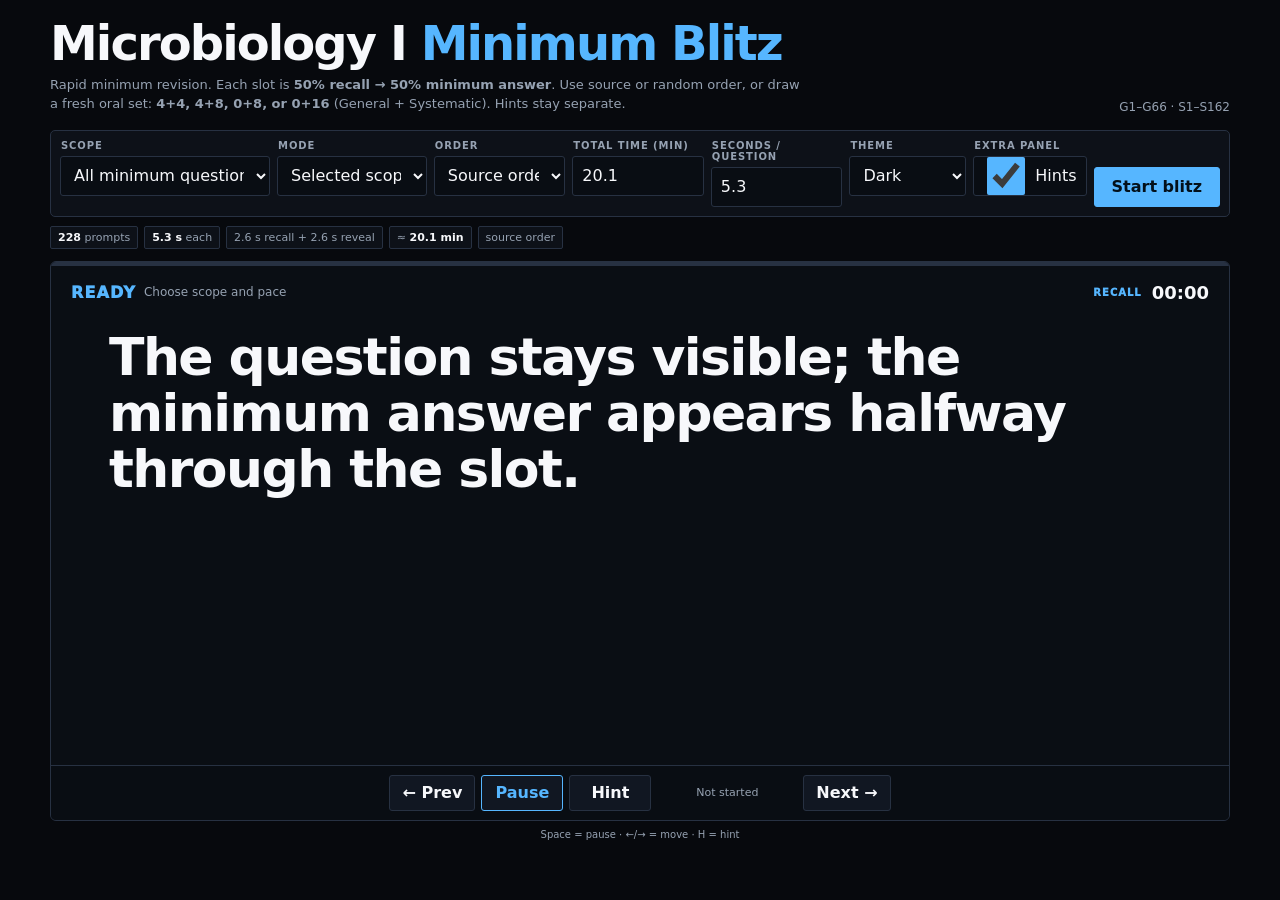
==== index.html @ f7a90e86 "Mirror new exam presets at root" ====
<!doctype html><html lang="en" data-theme="dark"><head><meta charset="utf-8"><meta name="viewport" content="width=device-width,initial-scale=1,viewport-fit=cover"><meta http-equiv="Cache-Control" content="no-cache,no-store,must-revalidate"><meta http-equiv="Pragma" content="no-cache"><meta http-equiv="Expires" content="0"><meta id="themeMeta" name="theme-color" content="#07090d"><title>Microbiology I — Minimum Blitz</title><style>
:root{--bg:#07090d;--panel:#0d1118;--field:#090d13;--stage:#0a0e14;--line:#273142;--text:#f7f8fb;--muted:#96a2b2;--blue:#56b6ff;--green:#61dfa0;--amber:#ffc85c;--hint:#15130d;--hinttext:#fff3cf;--btn:#111722;--ink:#03101a}html[data-theme=amoled]{color-scheme:dark;--bg:#000;--panel:#020202;--field:#000;--stage:#000;--line:#222;--text:#fff;--muted:#999;--blue:#58baff;--green:#68e6a6;--amber:#ffd166;--hint:#0b0900;--hinttext:#fff0bd;--btn:#050505}html[data-theme=light]{color-scheme:light;--bg:#f5f7fa;--panel:#fff;--field:#fff;--stage:#fff;--line:#cfd6df;--text:#111827;--muted:#657184;--blue:#006fc4;--green:#087a46;--amber:#946000;--hint:#fff8e8;--hinttext:#5a3a00;--btn:#f2f5f8;--ink:#fff}html[data-theme=dark]{color-scheme:dark}*{box-sizing:border-box}html,body{margin:0;min-height:100%;background:var(--bg);color:var(--text);font-family:Inter,ui-sans-serif,system-ui,-apple-system,"Segoe UI",sans-serif}button,input,select{font:inherit}button{cursor:pointer}.wrap{width:min(1180px,calc(100% - 24px));margin:auto;padding:20px 0 32px}header{display:flex;justify-content:space-between;align-items:end;gap:22px;margin-bottom:16px}h1{margin:0;font-size:clamp(30px,4vw,48px);line-height:.98;letter-spacing:-.04em}h1 span{color:var(--blue)}.sub{max-width:760px;margin-top:9px;color:var(--muted);font-size:13px;line-height:1.45}.src{color:var(--muted);font-size:12px;white-space:nowrap}.setup{display:grid;grid-template-columns:1.15fr .82fr .72fr .72fr .72fr .64fr .62fr auto;gap:7px;padding:9px;border:1px solid var(--line);background:var(--panel);border-radius:5px}.f label{display:block;margin:0 0 5px 1px;color:var(--muted);font-size:10px;font-weight:850;letter-spacing:.09em;text-transform:uppercase}.f input,.f select,.toggle{width:100%;height:40px;border:1px solid var(--line);border-radius:3px;background:var(--field);color:var(--text);padding:0 9px;outline:none}.f input:focus,.f select:focus{border-color:var(--blue)}.f select:disabled{opacity:.48;cursor:not-allowed}.toggle{display:flex;align-items:center;gap:7px}.toggle input{accent-color:var(--blue)}.start{align-self:end;height:40px;padding:0 17px;border:1px solid var(--blue);border-radius:3px;background:var(--blue);color:var(--ink);font-weight:900}.pace{display:flex;gap:6px;flex-wrap:wrap;margin:9px 0 12px;color:var(--muted);font-size:11px}.tag{padding:4px 7px;border:1px solid var(--line);border-radius:2px;background:var(--panel)}.tag b{color:var(--text)}.stage{min-height:560px;border:1px solid var(--line);border-radius:6px;background:var(--stage);overflow:hidden;display:flex;flex-direction:column}.bar{height:4px;background:var(--line)}.fill{height:100%;width:0;background:var(--blue)}#run{display:flex;flex:1;flex-direction:column}.head{display:flex;justify-content:space-between;align-items:center;gap:16px;padding:16px 20px 0}.meta{display:flex;gap:8px;align-items:center;min-width:0}.qid{color:var(--blue);font-weight:950;letter-spacing:.07em}.chapter{color:var(--muted);font-size:12px;white-space:nowrap;overflow:hidden;text-overflow:ellipsis}.clock{display:flex;gap:10px;align-items:center;color:var(--muted);font-variant-numeric:tabular-nums}.clock strong{color:var(--text);font-size:18px}.phase{font-size:10px;text-transform:uppercase;letter-spacing:.1em;font-weight:950;color:var(--blue)}.content{display:flex;flex:1;flex-direction:column;padding:26px clamp(20px,5vw,58px) 24px}.question{max-width:1040px;font-size:clamp(28px,4.2vw,52px);line-height:1.08;letter-spacing:-.03em;font-weight:850}.answerwrap{margin-top:clamp(28px,7vh,66px);padding-top:18px;border-top:1px solid var(--line);opacity:0;transform:translateY(6px);transition:.12s}.revealed .answerwrap{opacity:1;transform:none}.alabel{margin-bottom:7px;color:var(--green);font-size:10px;font-weight:950;letter-spacing:.1em;text-transform:uppercase}.answer{max-width:1040px;font-size:clamp(23px,3.4vw,42px);line-height:1.12;font-weight:800}.hint{display:none;margin-top:18px;padding:11px 13px;border-left:3px solid var(--amber);background:var(--hint);color:var(--hinttext)}.hint.on{display:block}.hlabel{margin-bottom:5px;color:var(--amber);font-size:10px;font-weight:950;letter-spacing:.1em;text-transform:uppercase}.hlens{margin-bottom:4px;font-size:12px;opacity:.8}.htext{font-size:13px;font-weight:700;line-height:1.35}.controls{display:flex;justify-content:center;align-items:center;gap:6px;padding:9px;border-top:1px solid var(--line);background:var(--field)}.controls button{height:36px;min-width:82px;padding:0 12px;border:1px solid var(--line);border-radius:3px;background:var(--btn);color:var(--text);font-weight:750}.controls .primary{border-color:var(--blue);color:var(--blue)}.status{min-width:140px;text-align:center;color:var(--muted);font-size:11px}.end{display:none;flex:1;place-items:center;text-align:center;padding:42px}.end.on{display:grid}.end h2{margin:0 0 8px;font-size:clamp(36px,6vw,68px);letter-spacing:-.04em}.end p{color:var(--muted)}.end button{height:42px;padding:0 20px;border:1px solid var(--green);border-radius:3px;background:var(--green);color:#04150e;font-weight:950}.foot{margin-top:8px;text-align:center;color:var(--muted);font-size:10px}@media(max-width:900px){header{display:block}.src{margin-top:7px}.setup{grid-template-columns:1fr 1fr}.start{width:100%}.stage{min-height:520px}}@media(max-width:540px){.wrap{width:calc(100% - 12px);padding-top:10px}.setup{grid-template-columns:1fr}.question{font-size:30px}.answer{font-size:26px}.stage{min-height:570px}.controls{flex-wrap:wrap}.status{order:-1;width:100%}}@media(prefers-reduced-motion:reduce){*{transition:none!important}}
</style></head><body><div class="wrap"><header><div><h1>Microbiology I <span>Minimum Blitz</span></h1><div class="sub">Rapid minimum revision. Each slot is <b>50% recall → 50% minimum answer</b>. Use source or random order, or draw a fresh oral set: <b>4+4, 4+8, 0+8, or 0+16</b> (General + Systematic). Hints stay separate.</div></div><div class="src">G1–G66 · S1–S162</div></header><section class="setup"><div class="f"><label>Scope</label><select id="scope"></select></div><div class="f"><label>Mode</label><select id="runmode"><option value="blitz">Selected scope</option><option value="oral44">Random 4 + 4 exam</option><option value="oral48">Random 4 + 8 exam</option><option value="oral08">Random 0 + 8 exam</option><option value="oral016">Random 0 + 16 exam</option></select></div><div class="f"><label>Order</label><select id="order"><option value="source">Source order</option><option value="random">Random order</option></select></div><div class="f"><label>Total time (min)</label><input id="minutes" type="number" min=".1" max="240" step=".1" value="20"></div><div class="f"><label>Seconds / question</label><input id="secq" type="number" min="2" max="600" step=".1" value="5.3"></div><div class="f"><label>Theme</label><select id="theme"><option value="light">Light</option><option value="dark">Dark</option><option value="amoled">AMOLED</option></select></div><div class="f"><label>Extra panel</label><div class="toggle"><input id="hints" type="checkbox" checked><span>Hints</span></div></div><button class="start" id="start">Start blitz</button></section><div class="pace" id="pace"></div><main class="stage"><div class="bar"><div class="fill" id="fill"></div></div><div id="run"><div class="head"><div class="meta"><span class="qid" id="qid">READY</span><span class="chapter" id="chapter">Choose scope and pace</span></div><div class="clock"><span class="phase" id="phase">Recall</span><strong id="clock">00:00</strong></div></div><div class="content" id="content"><div class="question" id="question">The question stays visible; the minimum answer appears halfway through the slot.</div><div class="answerwrap"><div class="alabel">Minimum answer</div><div class="answer" id="answer"></div><aside class="hint" id="hint"><div class="hlabel">Separate explanation / hint</div><div class="hlens" id="hlens"></div><div class="htext" id="htext"></div></aside></div></div><div class="controls"><button id="prev">← Prev</button><button class="primary" id="pause">Pause</button><button id="hintbtn">Hint</button><span class="status" id="status">Not started</span><button id="next">Next →</button></div></div><div class="end" id="end"><div><h2>Round complete.</h2><p id="endsummary"></p><button id="again">Run again</button></div></div></main><div class="foot">Space = pause · ←/→ = move · H = hint</div></div><script>window.BLITZ_QUESTIONS=[];</script><script src="data/q1.js?v=7"></script><script src="data/q2.js?v=7"></script><script src="data/q3.js?v=7"></script><script src="data/q4.js?v=7"></script><script src="data/meta.js?v=7"></script><script>
const $=id=>document.getElementById(id),all=window.BLITZ_QUESTIONS||[],C=window.BLITZ_CHAPTERS||[];const themes={light:'#f5f7fa',dark:'#07090d',amoled:'#000'};function theme(v){if(!themes[v])v='dark';document.documentElement.dataset.theme=v;$('theme').value=v;$('themeMeta').content=themes[v];try{localStorage.setItem('micro-blitz-theme',v)}catch{}}function initTheme(){let v='dark';try{v=localStorage.getItem('micro-blitz-theme')||'dark'}catch{}theme(v)}function num(id){return+id.slice(1)}function inside(c,q){return c&&c.start[0]===q.id[0]&&num(q.id)>=num(c.start)&&num(q.id)<=num(c.end)}function chap(q){return C.find(c=>inside(c,q))}function options(){scope.innerHTML='<option value="all">All minimum questions — 228</option><option value="general">General microbiology — G1–G66</option><option value="systematic">Systematic bacteriology — S1–S162</option>'+C.map(c=>`<option value="c${c.n}">${String(c.n).padStart(2,'0')} · ${c.title} — ${c.start}–${c.end}</option>`).join('')}function pick(){let v=scope.value;if(v==='all')return [...all];if(v==='general')return all.filter(q=>q.id[0]==='G');if(v==='systematic')return all.filter(q=>q.id[0]==='S');let c=C.find(x=>'c'+x.n===v);return all.filter(q=>inside(c,q))}function shuffle(a){for(let j=a.length-1;j>0;j--){let k=Math.floor(Math.random()*(j+1));[a[j],a[k]]=[a[k],a[j]]}return a}function sample(a,n){return shuffle([...a]).slice(0,n)}const EXAMS={oral44:[4,4],oral48:[4,8],oral08:[0,8],oral016:[0,16]};function examPreset(){return EXAMS[$('runmode').value]||null}function targetCount(){let e=examPreset();return e?e[0]+e[1]:(pick().length||1)}function buildDeck(){let e=examPreset(),d;if(e){let[g,s]=e;d=[...sample(all.filter(q=>q.id[0]==='G'),g),...sample(all.filter(q=>q.id[0]==='S'),s)]}else d=pick();if($('order').value==='random')return shuffle(d);return d.sort((a,b)=>all.indexOf(a)-all.indexOf(b))}let sync=0;function fromMin(){if(sync)return;sync=1;let n=targetCount(),m=Math.max(.1,+minutes.value||20);secq.value=(m*60/n).toFixed(1);sync=0;pace()}function fromSec(){if(sync)return;sync=1;let n=targetCount(),s=Math.max(.2,+secq.value||6);minutes.value=(s*n/60).toFixed(1);sync=0;pace()}function pace(){let n=targetCount(),s=Math.max(.2,+secq.value||6),h=s/2,e=examPreset(),ord=$('order').value==='random'?'random order':'source order';$('pace').innerHTML=`<span class="tag"><b>${n}</b> prompts</span><span class="tag"><b>${s.toFixed(1)} s</b> each</span><span class="tag">${h.toFixed(1)} s recall + ${h.toFixed(1)} s reveal</span><span class="tag">≈ <b>${(s*n/60).toFixed(1)} min</b></span><span class="tag">${e?`<b>${e[0]} General + ${e[1]} Systematic</b> · fresh draw`:ord}</span>`}let deck=[],i=0,run=0,paused=0,reveal=0,elapsed=0,last=0,raf=0,slot=6,hints=1;function fmt(s){s=Math.max(0,Math.ceil(s));return String(Math.floor(s/60)).padStart(2,'0')+':'+String(s%60).padStart(2,'0')}function draw(reset=1){if(!deck.length)return;if(reset){elapsed=0;reveal=0}let q=deck[i],c=chap(q);qid.textContent=q.id;chapter.textContent=c?`${String(c.n).padStart(2,'0')} · ${c.title}`:'';question.textContent=q.q;answer.textContent=q.a;content.classList.toggle('revealed',reveal);phase.textContent=reveal?'Reveal':'Recall';phase.style.color=reveal?'var(--green)':'var(--blue)';hint.classList.toggle('on',reveal&&hints);if(c){hlens.textContent=c.lens;htext.textContent=c.hooks[all.indexOf(q)%c.hooks.length]}status.textContent=`${i+1} / ${deck.length}`;visual()}function visual(){fill.style.width=Math.min(100,elapsed/slot*100)+'%';fill.style.background=reveal?'var(--green)':'var(--blue)';clock.textContent=fmt((deck.length-i-1)*slot+Math.max(0,slot-elapsed))}function frame(t){if(!run||paused)return;if(!last)last=t;elapsed+=(t-last)/1000;last=t;if(!reveal&&elapsed>=slot/2){reveal=1;draw(0)}if(elapsed>=slot){i++;if(i>=deck.length){finish();return}elapsed=0;reveal=0;last=t;draw();raf=requestAnimationFrame(frame);return}visual();raf=requestAnimationFrame(frame)}function startRun(){deck=buildDeck();i=0;slot=Math.max(.5,+secq.value||6);hints=$('hints').checked;run=1;paused=0;last=0;elapsed=0;reveal=0;end.classList.remove('on');$('run').style.display='flex';pause.textContent='Pause';draw();cancelAnimationFrame(raf);raf=requestAnimationFrame(frame)}function move(d){if(!run)return;i+=d;if(i<0)i=0;if(i>=deck.length)return finish();elapsed=0;reveal=0;last=performance.now();draw()}function pauseRun(){if(!run)return;paused=!paused;pause.textContent=paused?'Resume':'Pause';if(!paused){last=0;raf=requestAnimationFrame(frame)}}function finish(){run=0;paused=0;cancelAnimationFrame(raf);$('run').style.display='none';end.classList.add('on');let e=examPreset(),ord=$('order').value==='random'?'random order':'source order';endsummary.textContent=e?`${e[0]+e[1]}-question oral set complete: ${e[0]} General + ${e[1]} Systematic. Run again for a fresh draw.`:`${deck.length} prompts swept in ${ord}.`}function hintToggle(){hints=!hints;$('hints').checked=hints;hint.classList.toggle('on',reveal&&hints)}function modeChange(){let e=examPreset();scope.disabled=!!e;start.textContent=e?`Generate ${e[0]} + ${e[1]}`:'Start blitz';fromSec()}scope.onchange=fromMin;$('runmode').onchange=modeChange;$('order').onchange=pace;minutes.oninput=fromMin;secq.oninput=fromSec;$('theme').onchange=e=>theme(e.target.value);$('hints').onchange=()=>{hints=$('hints').checked;hint.classList.toggle('on',reveal&&hints)};start.onclick=startRun;again.onclick=startRun;pause.onclick=pauseRun;prev.onclick=()=>move(-1);next.onclick=()=>move(1);hintbtn.onclick=hintToggle;document.addEventListener('keydown',e=>{if(e.target.matches('input,select'))return;if(e.code==='Space'){e.preventDefault();pauseRun()}else if(e.key==='ArrowRight')move(1);else if(e.key==='ArrowLeft')move(-1);else if(e.key.toLowerCase()==='h')hintToggle()});options();initTheme();modeChange();if(all.length!==228)question.textContent=`Data load error: expected 228 prompts, found ${all.length}.`;
</script></body></html>
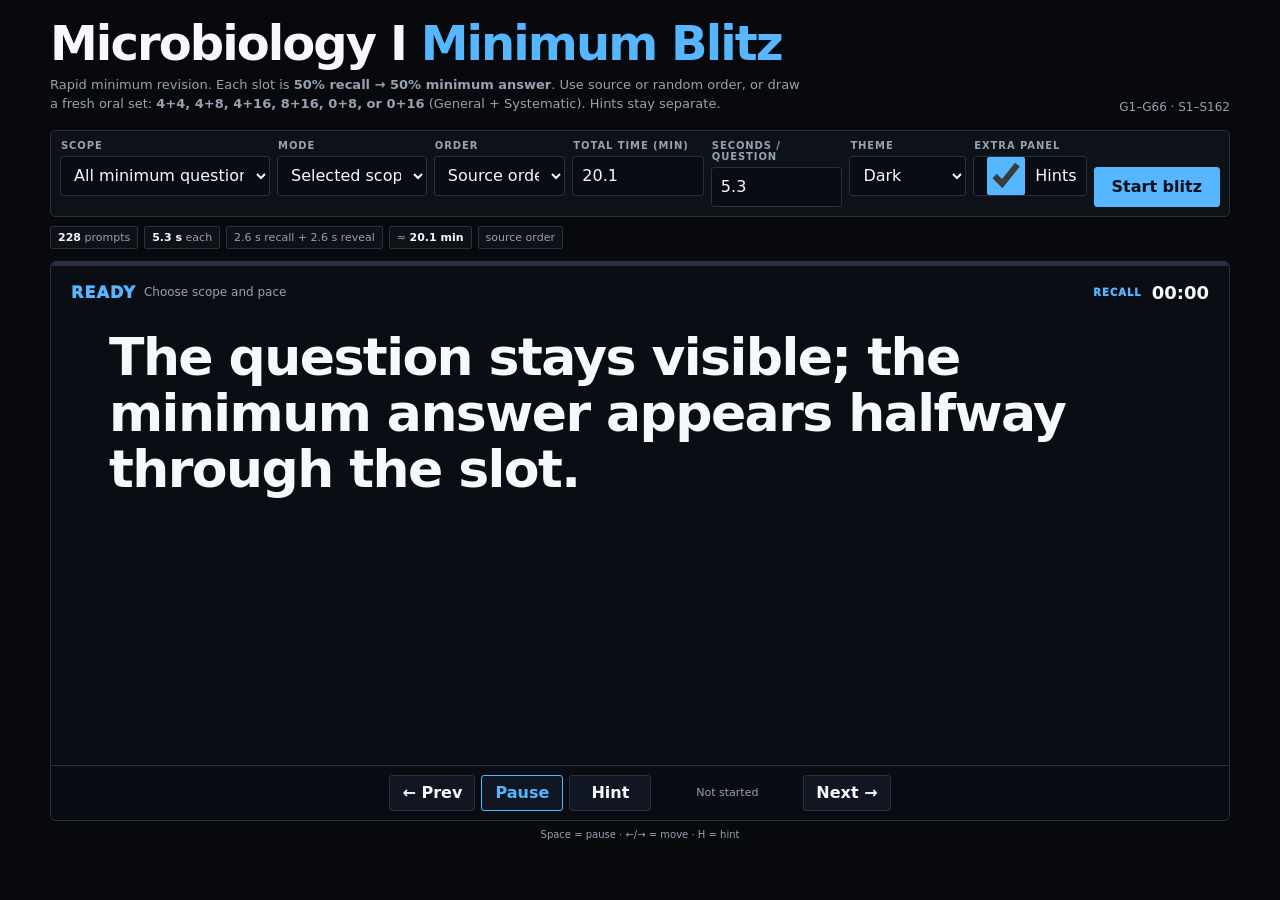
==== commit a5103772: "Mirror 4+16 and 8+16 semifinal modes at root" ====
--- a/index.html
+++ b/index.html
@@ -1,5 +1,5 @@
 <!doctype html><html lang="en" data-theme="dark"><head><meta charset="utf-8"><meta name="viewport" content="width=device-width,initial-scale=1,viewport-fit=cover"><meta http-equiv="Cache-Control" content="no-cache,no-store,must-revalidate"><meta http-equiv="Pragma" content="no-cache"><meta http-equiv="Expires" content="0"><meta id="themeMeta" name="theme-color" content="#07090d"><title>Microbiology I — Minimum Blitz</title><style>
 :root{--bg:#07090d;--panel:#0d1118;--field:#090d13;--stage:#0a0e14;--line:#273142;--text:#f7f8fb;--muted:#96a2b2;--blue:#56b6ff;--green:#61dfa0;--amber:#ffc85c;--hint:#15130d;--hinttext:#fff3cf;--btn:#111722;--ink:#03101a}html[data-theme=amoled]{color-scheme:dark;--bg:#000;--panel:#020202;--field:#000;--stage:#000;--line:#222;--text:#fff;--muted:#999;--blue:#58baff;--green:#68e6a6;--amber:#ffd166;--hint:#0b0900;--hinttext:#fff0bd;--btn:#050505}html[data-theme=light]{color-scheme:light;--bg:#f5f7fa;--panel:#fff;--field:#fff;--stage:#fff;--line:#cfd6df;--text:#111827;--muted:#657184;--blue:#006fc4;--green:#087a46;--amber:#946000;--hint:#fff8e8;--hinttext:#5a3a00;--btn:#f2f5f8;--ink:#fff}html[data-theme=dark]{color-scheme:dark}*{box-sizing:border-box}html,body{margin:0;min-height:100%;background:var(--bg);color:var(--text);font-family:Inter,ui-sans-serif,system-ui,-apple-system,"Segoe UI",sans-serif}button,input,select{font:inherit}button{cursor:pointer}.wrap{width:min(1180px,calc(100% - 24px));margin:auto;padding:20px 0 32px}header{display:flex;justify-content:space-between;align-items:end;gap:22px;margin-bottom:16px}h1{margin:0;font-size:clamp(30px,4vw,48px);line-height:.98;letter-spacing:-.04em}h1 span{color:var(--blue)}.sub{max-width:760px;margin-top:9px;color:var(--muted);font-size:13px;line-height:1.45}.src{color:var(--muted);font-size:12px;white-space:nowrap}.setup{display:grid;grid-template-columns:1.15fr .82fr .72fr .72fr .72fr .64fr .62fr auto;gap:7px;padding:9px;border:1px solid var(--line);background:var(--panel);border-radius:5px}.f label{display:block;margin:0 0 5px 1px;color:var(--muted);font-size:10px;font-weight:850;letter-spacing:.09em;text-transform:uppercase}.f input,.f select,.toggle{width:100%;height:40px;border:1px solid var(--line);border-radius:3px;background:var(--field);color:var(--text);padding:0 9px;outline:none}.f input:focus,.f select:focus{border-color:var(--blue)}.f select:disabled{opacity:.48;cursor:not-allowed}.toggle{display:flex;align-items:center;gap:7px}.toggle input{accent-color:var(--blue)}.start{align-self:end;height:40px;padding:0 17px;border:1px solid var(--blue);border-radius:3px;background:var(--blue);color:var(--ink);font-weight:900}.pace{display:flex;gap:6px;flex-wrap:wrap;margin:9px 0 12px;color:var(--muted);font-size:11px}.tag{padding:4px 7px;border:1px solid var(--line);border-radius:2px;background:var(--panel)}.tag b{color:var(--text)}.stage{min-height:560px;border:1px solid var(--line);border-radius:6px;background:var(--stage);overflow:hidden;display:flex;flex-direction:column}.bar{height:4px;background:var(--line)}.fill{height:100%;width:0;background:var(--blue)}#run{display:flex;flex:1;flex-direction:column}.head{display:flex;justify-content:space-between;align-items:center;gap:16px;padding:16px 20px 0}.meta{display:flex;gap:8px;align-items:center;min-width:0}.qid{color:var(--blue);font-weight:950;letter-spacing:.07em}.chapter{color:var(--muted);font-size:12px;white-space:nowrap;overflow:hidden;text-overflow:ellipsis}.clock{display:flex;gap:10px;align-items:center;color:var(--muted);font-variant-numeric:tabular-nums}.clock strong{color:var(--text);font-size:18px}.phase{font-size:10px;text-transform:uppercase;letter-spacing:.1em;font-weight:950;color:var(--blue)}.content{display:flex;flex:1;flex-direction:column;padding:26px clamp(20px,5vw,58px) 24px}.question{max-width:1040px;font-size:clamp(28px,4.2vw,52px);line-height:1.08;letter-spacing:-.03em;font-weight:850}.answerwrap{margin-top:clamp(28px,7vh,66px);padding-top:18px;border-top:1px solid var(--line);opacity:0;transform:translateY(6px);transition:.12s}.revealed .answerwrap{opacity:1;transform:none}.alabel{margin-bottom:7px;color:var(--green);font-size:10px;font-weight:950;letter-spacing:.1em;text-transform:uppercase}.answer{max-width:1040px;font-size:clamp(23px,3.4vw,42px);line-height:1.12;font-weight:800}.hint{display:none;margin-top:18px;padding:11px 13px;border-left:3px solid var(--amber);background:var(--hint);color:var(--hinttext)}.hint.on{display:block}.hlabel{margin-bottom:5px;color:var(--amber);font-size:10px;font-weight:950;letter-spacing:.1em;text-transform:uppercase}.hlens{margin-bottom:4px;font-size:12px;opacity:.8}.htext{font-size:13px;font-weight:700;line-height:1.35}.controls{display:flex;justify-content:center;align-items:center;gap:6px;padding:9px;border-top:1px solid var(--line);background:var(--field)}.controls button{height:36px;min-width:82px;padding:0 12px;border:1px solid var(--line);border-radius:3px;background:var(--btn);color:var(--text);font-weight:750}.controls .primary{border-color:var(--blue);color:var(--blue)}.status{min-width:140px;text-align:center;color:var(--muted);font-size:11px}.end{display:none;flex:1;place-items:center;text-align:center;padding:42px}.end.on{display:grid}.end h2{margin:0 0 8px;font-size:clamp(36px,6vw,68px);letter-spacing:-.04em}.end p{color:var(--muted)}.end button{height:42px;padding:0 20px;border:1px solid var(--green);border-radius:3px;background:var(--green);color:#04150e;font-weight:950}.foot{margin-top:8px;text-align:center;color:var(--muted);font-size:10px}@media(max-width:900px){header{display:block}.src{margin-top:7px}.setup{grid-template-columns:1fr 1fr}.start{width:100%}.stage{min-height:520px}}@media(max-width:540px){.wrap{width:calc(100% - 12px);padding-top:10px}.setup{grid-template-columns:1fr}.question{font-size:30px}.answer{font-size:26px}.stage{min-height:570px}.controls{flex-wrap:wrap}.status{order:-1;width:100%}}@media(prefers-reduced-motion:reduce){*{transition:none!important}}
-</style></head><body><div class="wrap"><header><div><h1>Microbiology I <span>Minimum Blitz</span></h1><div class="sub">Rapid minimum revision. Each slot is <b>50% recall → 50% minimum answer</b>. Use source or random order, or draw a fresh oral set: <b>4+4, 4+8, 0+8, or 0+16</b> (General + Systematic). Hints stay separate.</div></div><div class="src">G1–G66 · S1–S162</div></header><section class="setup"><div class="f"><label>Scope</label><select id="scope"></select></div><div class="f"><label>Mode</label><select id="runmode"><option value="blitz">Selected scope</option><option value="oral44">Random 4 + 4 exam</option><option value="oral48">Random 4 + 8 exam</option><option value="oral08">Random 0 + 8 exam</option><option value="oral016">Random 0 + 16 exam</option></select></div><div class="f"><label>Order</label><select id="order"><option value="source">Source order</option><option value="random">Random order</option></select></div><div class="f"><label>Total time (min)</label><input id="minutes" type="number" min=".1" max="240" step=".1" value="20"></div><div class="f"><label>Seconds / question</label><input id="secq" type="number" min="2" max="600" step=".1" value="5.3"></div><div class="f"><label>Theme</label><select id="theme"><option value="light">Light</option><option value="dark">Dark</option><option value="amoled">AMOLED</option></select></div><div class="f"><label>Extra panel</label><div class="toggle"><input id="hints" type="checkbox" checked><span>Hints</span></div></div><button class="start" id="start">Start blitz</button></section><div class="pace" id="pace"></div><main class="stage"><div class="bar"><div class="fill" id="fill"></div></div><div id="run"><div class="head"><div class="meta"><span class="qid" id="qid">READY</span><span class="chapter" id="chapter">Choose scope and pace</span></div><div class="clock"><span class="phase" id="phase">Recall</span><strong id="clock">00:00</strong></div></div><div class="content" id="content"><div class="question" id="question">The question stays visible; the minimum answer appears halfway through the slot.</div><div class="answerwrap"><div class="alabel">Minimum answer</div><div class="answer" id="answer"></div><aside class="hint" id="hint"><div class="hlabel">Separate explanation / hint</div><div class="hlens" id="hlens"></div><div class="htext" id="htext"></div></aside></div></div><div class="controls"><button id="prev">← Prev</button><button class="primary" id="pause">Pause</button><button id="hintbtn">Hint</button><span class="status" id="status">Not started</span><button id="next">Next →</button></div></div><div class="end" id="end"><div><h2>Round complete.</h2><p id="endsummary"></p><button id="again">Run again</button></div></div></main><div class="foot">Space = pause · ←/→ = move · H = hint</div></div><script>window.BLITZ_QUESTIONS=[];</script><script src="data/q1.js?v=7"></script><script src="data/q2.js?v=7"></script><script src="data/q3.js?v=7"></script><script src="data/q4.js?v=7"></script><script src="data/meta.js?v=7"></script><script>
-const $=id=>document.getElementById(id),all=window.BLITZ_QUESTIONS||[],C=window.BLITZ_CHAPTERS||[];const themes={light:'#f5f7fa',dark:'#07090d',amoled:'#000'};function theme(v){if(!themes[v])v='dark';document.documentElement.dataset.theme=v;$('theme').value=v;$('themeMeta').content=themes[v];try{localStorage.setItem('micro-blitz-theme',v)}catch{}}function initTheme(){let v='dark';try{v=localStorage.getItem('micro-blitz-theme')||'dark'}catch{}theme(v)}function num(id){return+id.slice(1)}function inside(c,q){return c&&c.start[0]===q.id[0]&&num(q.id)>=num(c.start)&&num(q.id)<=num(c.end)}function chap(q){return C.find(c=>inside(c,q))}function options(){scope.innerHTML='<option value="all">All minimum questions — 228</option><option value="general">General microbiology — G1–G66</option><option value="systematic">Systematic bacteriology — S1–S162</option>'+C.map(c=>`<option value="c${c.n}">${String(c.n).padStart(2,'0')} · ${c.title} — ${c.start}–${c.end}</option>`).join('')}function pick(){let v=scope.value;if(v==='all')return [...all];if(v==='general')return all.filter(q=>q.id[0]==='G');if(v==='systematic')return all.filter(q=>q.id[0]==='S');let c=C.find(x=>'c'+x.n===v);return all.filter(q=>inside(c,q))}function shuffle(a){for(let j=a.length-1;j>0;j--){let k=Math.floor(Math.random()*(j+1));[a[j],a[k]]=[a[k],a[j]]}return a}function sample(a,n){return shuffle([...a]).slice(0,n)}const EXAMS={oral44:[4,4],oral48:[4,8],oral08:[0,8],oral016:[0,16]};function examPreset(){return EXAMS[$('runmode').value]||null}function targetCount(){let e=examPreset();return e?e[0]+e[1]:(pick().length||1)}function buildDeck(){let e=examPreset(),d;if(e){let[g,s]=e;d=[...sample(all.filter(q=>q.id[0]==='G'),g),...sample(all.filter(q=>q.id[0]==='S'),s)]}else d=pick();if($('order').value==='random')return shuffle(d);return d.sort((a,b)=>all.indexOf(a)-all.indexOf(b))}let sync=0;function fromMin(){if(sync)return;sync=1;let n=targetCount(),m=Math.max(.1,+minutes.value||20);secq.value=(m*60/n).toFixed(1);sync=0;pace()}function fromSec(){if(sync)return;sync=1;let n=targetCount(),s=Math.max(.2,+secq.value||6);minutes.value=(s*n/60).toFixed(1);sync=0;pace()}function pace(){let n=targetCount(),s=Math.max(.2,+secq.value||6),h=s/2,e=examPreset(),ord=$('order').value==='random'?'random order':'source order';$('pace').innerHTML=`<span class="tag"><b>${n}</b> prompts</span><span class="tag"><b>${s.toFixed(1)} s</b> each</span><span class="tag">${h.toFixed(1)} s recall + ${h.toFixed(1)} s reveal</span><span class="tag">≈ <b>${(s*n/60).toFixed(1)} min</b></span><span class="tag">${e?`<b>${e[0]} General + ${e[1]} Systematic</b> · fresh draw`:ord}</span>`}let deck=[],i=0,run=0,paused=0,reveal=0,elapsed=0,last=0,raf=0,slot=6,hints=1;function fmt(s){s=Math.max(0,Math.ceil(s));return String(Math.floor(s/60)).padStart(2,'0')+':'+String(s%60).padStart(2,'0')}function draw(reset=1){if(!deck.length)return;if(reset){elapsed=0;reveal=0}let q=deck[i],c=chap(q);qid.textContent=q.id;chapter.textContent=c?`${String(c.n).padStart(2,'0')} · ${c.title}`:'';question.textContent=q.q;answer.textContent=q.a;content.classList.toggle('revealed',reveal);phase.textContent=reveal?'Reveal':'Recall';phase.style.color=reveal?'var(--green)':'var(--blue)';hint.classList.toggle('on',reveal&&hints);if(c){hlens.textContent=c.lens;htext.textContent=c.hooks[all.indexOf(q)%c.hooks.length]}status.textContent=`${i+1} / ${deck.length}`;visual()}function visual(){fill.style.width=Math.min(100,elapsed/slot*100)+'%';fill.style.background=reveal?'var(--green)':'var(--blue)';clock.textContent=fmt((deck.length-i-1)*slot+Math.max(0,slot-elapsed))}function frame(t){if(!run||paused)return;if(!last)last=t;elapsed+=(t-last)/1000;last=t;if(!reveal&&elapsed>=slot/2){reveal=1;draw(0)}if(elapsed>=slot){i++;if(i>=deck.length){finish();return}elapsed=0;reveal=0;last=t;draw();raf=requestAnimationFrame(frame);return}visual();raf=requestAnimationFrame(frame)}function startRun(){deck=buildDeck();i=0;slot=Math.max(.5,+secq.value||6);hints=$('hints').checked;run=1;paused=0;last=0;elapsed=0;reveal=0;end.classList.remove('on');$('run').style.display='flex';pause.textContent='Pause';draw();cancelAnimationFrame(raf);raf=requestAnimationFrame(frame)}function move(d){if(!run)return;i+=d;if(i<0)i=0;if(i>=deck.length)return finish();elapsed=0;reveal=0;last=performance.now();draw()}function pauseRun(){if(!run)return;paused=!paused;pause.textContent=paused?'Resume':'Pause';if(!paused){last=0;raf=requestAnimationFrame(frame)}}function finish(){run=0;paused=0;cancelAnimationFrame(raf);$('run').style.display='none';end.classList.add('on');let e=examPreset(),ord=$('order').value==='random'?'random order':'source order';endsummary.textContent=e?`${e[0]+e[1]}-question oral set complete: ${e[0]} General + ${e[1]} Systematic. Run again for a fresh draw.`:`${deck.length} prompts swept in ${ord}.`}function hintToggle(){hints=!hints;$('hints').checked=hints;hint.classList.toggle('on',reveal&&hints)}function modeChange(){let e=examPreset();scope.disabled=!!e;start.textContent=e?`Generate ${e[0]} + ${e[1]}`:'Start blitz';fromSec()}scope.onchange=fromMin;$('runmode').onchange=modeChange;$('order').onchange=pace;minutes.oninput=fromMin;secq.oninput=fromSec;$('theme').onchange=e=>theme(e.target.value);$('hints').onchange=()=>{hints=$('hints').checked;hint.classList.toggle('on',reveal&&hints)};start.onclick=startRun;again.onclick=startRun;pause.onclick=pauseRun;prev.onclick=()=>move(-1);next.onclick=()=>move(1);hintbtn.onclick=hintToggle;document.addEventListener('keydown',e=>{if(e.target.matches('input,select'))return;if(e.code==='Space'){e.preventDefault();pauseRun()}else if(e.key==='ArrowRight')move(1);else if(e.key==='ArrowLeft')move(-1);else if(e.key.toLowerCase()==='h')hintToggle()});options();initTheme();modeChange();if(all.length!==228)question.textContent=`Data load error: expected 228 prompts, found ${all.length}.`;
+</style></head><body><div class="wrap"><header><div><h1>Microbiology I <span>Minimum Blitz</span></h1><div class="sub">Rapid minimum revision. Each slot is <b>50% recall → 50% minimum answer</b>. Use source or random order, or draw a fresh oral set: <b>4+4, 4+8, 4+16, 8+16, 0+8, or 0+16</b> (General + Systematic). Hints stay separate.</div></div><div class="src">G1–G66 · S1–S162</div></header><section class="setup"><div class="f"><label>Scope</label><select id="scope"></select></div><div class="f"><label>Mode</label><select id="runmode"><option value="blitz">Selected scope</option><option value="oral44">Random 4 + 4 exam</option><option value="oral48">Random 4 + 8 exam</option><option value="oral416">Random 4 + 16 exam</option><option value="oral816">Random 8 + 16 exam</option><option value="oral08">Random 0 + 8 exam</option><option value="oral016">Random 0 + 16 exam</option></select></div><div class="f"><label>Order</label><select id="order"><option value="source">Source order</option><option value="random">Random order</option></select></div><div class="f"><label>Total time (min)</label><input id="minutes" type="number" min=".1" max="240" step=".1" value="20"></div><div class="f"><label>Seconds / question</label><input id="secq" type="number" min="2" max="600" step=".1" value="5.3"></div><div class="f"><label>Theme</label><select id="theme"><option value="light">Light</option><option value="dark">Dark</option><option value="amoled">AMOLED</option></select></div><div class="f"><label>Extra panel</label><div class="toggle"><input id="hints" type="checkbox" checked><span>Hints</span></div></div><button class="start" id="start">Start blitz</button></section><div class="pace" id="pace"></div><main class="stage"><div class="bar"><div class="fill" id="fill"></div></div><div id="run"><div class="head"><div class="meta"><span class="qid" id="qid">READY</span><span class="chapter" id="chapter">Choose scope and pace</span></div><div class="clock"><span class="phase" id="phase">Recall</span><strong id="clock">00:00</strong></div></div><div class="content" id="content"><div class="question" id="question">The question stays visible; the minimum answer appears halfway through the slot.</div><div class="answerwrap"><div class="alabel">Minimum answer</div><div class="answer" id="answer"></div><aside class="hint" id="hint"><div class="hlabel">Separate explanation / hint</div><div class="hlens" id="hlens"></div><div class="htext" id="htext"></div></aside></div></div><div class="controls"><button id="prev">← Prev</button><button class="primary" id="pause">Pause</button><button id="hintbtn">Hint</button><span class="status" id="status">Not started</span><button id="next">Next →</button></div></div><div class="end" id="end"><div><h2>Round complete.</h2><p id="endsummary"></p><button id="again">Run again</button></div></div></main><div class="foot">Space = pause · ←/→ = move · H = hint</div></div><script>window.BLITZ_QUESTIONS=[];</script><script src="data/q1.js?v=7"></script><script src="data/q2.js?v=7"></script><script src="data/q3.js?v=7"></script><script src="data/q4.js?v=7"></script><script src="data/meta.js?v=7"></script><script>
+const $=id=>document.getElementById(id),all=window.BLITZ_QUESTIONS||[],C=window.BLITZ_CHAPTERS||[];const themes={light:'#f5f7fa',dark:'#07090d',amoled:'#000'};function theme(v){if(!themes[v])v='dark';document.documentElement.dataset.theme=v;$('theme').value=v;$('themeMeta').content=themes[v];try{localStorage.setItem('micro-blitz-theme',v)}catch{}}function initTheme(){let v='dark';try{v=localStorage.getItem('micro-blitz-theme')||'dark'}catch{}theme(v)}function num(id){return+id.slice(1)}function inside(c,q){return c&&c.start[0]===q.id[0]&&num(q.id)>=num(c.start)&&num(q.id)<=num(c.end)}function chap(q){return C.find(c=>inside(c,q))}function options(){scope.innerHTML='<option value="all">All minimum questions — 228</option><option value="general">General microbiology — G1–G66</option><option value="systematic">Systematic bacteriology — S1–S162</option>'+C.map(c=>`<option value="c${c.n}">${String(c.n).padStart(2,'0')} · ${c.title} — ${c.start}–${c.end}</option>`).join('')}function pick(){let v=scope.value;if(v==='all')return [...all];if(v==='general')return all.filter(q=>q.id[0]==='G');if(v==='systematic')return all.filter(q=>q.id[0]==='S');let c=C.find(x=>'c'+x.n===v);return all.filter(q=>inside(c,q))}function shuffle(a){for(let j=a.length-1;j>0;j--){let k=Math.floor(Math.random()*(j+1));[a[j],a[k]]=[a[k],a[j]]}return a}function sample(a,n){return shuffle([...a]).slice(0,n)}const EXAMS={oral44:[4,4],oral48:[4,8],oral416:[4,16],oral816:[8,16],oral08:[0,8],oral016:[0,16]};function examPreset(){return EXAMS[$('runmode').value]||null}function targetCount(){let e=examPreset();return e?e[0]+e[1]:(pick().length||1)}function buildDeck(){let e=examPreset(),d;if(e){let[g,s]=e;d=[...sample(all.filter(q=>q.id[0]==='G'),g),...sample(all.filter(q=>q.id[0]==='S'),s)]}else d=pick();if($('order').value==='random')return shuffle(d);return d.sort((a,b)=>all.indexOf(a)-all.indexOf(b))}let sync=0;function fromMin(){if(sync)return;sync=1;let n=targetCount(),m=Math.max(.1,+minutes.value||20);secq.value=(m*60/n).toFixed(1);sync=0;pace()}function fromSec(){if(sync)return;sync=1;let n=targetCount(),s=Math.max(.2,+secq.value||6);minutes.value=(s*n/60).toFixed(1);sync=0;pace()}function pace(){let n=targetCount(),s=Math.max(.2,+secq.value||6),h=s/2,e=examPreset(),ord=$('order').value==='random'?'random order':'source order';$('pace').innerHTML=`<span class="tag"><b>${n}</b> prompts</span><span class="tag"><b>${s.toFixed(1)} s</b> each</span><span class="tag">${h.toFixed(1)} s recall + ${h.toFixed(1)} s reveal</span><span class="tag">≈ <b>${(s*n/60).toFixed(1)} min</b></span><span class="tag">${e?`<b>${e[0]} General + ${e[1]} Systematic</b> · fresh draw`:ord}</span>`}let deck=[],i=0,run=0,paused=0,reveal=0,elapsed=0,last=0,raf=0,slot=6,hints=1;function fmt(s){s=Math.max(0,Math.ceil(s));return String(Math.floor(s/60)).padStart(2,'0')+':'+String(s%60).padStart(2,'0')}function draw(reset=1){if(!deck.length)return;if(reset){elapsed=0;reveal=0}let q=deck[i],c=chap(q);qid.textContent=q.id;chapter.textContent=c?`${String(c.n).padStart(2,'0')} · ${c.title}`:'';question.textContent=q.q;answer.textContent=q.a;content.classList.toggle('revealed',reveal);phase.textContent=reveal?'Reveal':'Recall';phase.style.color=reveal?'var(--green)':'var(--blue)';hint.classList.toggle('on',reveal&&hints);if(c){hlens.textContent=c.lens;htext.textContent=c.hooks[all.indexOf(q)%c.hooks.length]}status.textContent=`${i+1} / ${deck.length}`;visual()}function visual(){fill.style.width=Math.min(100,elapsed/slot*100)+'%';fill.style.background=reveal?'var(--green)':'var(--blue)';clock.textContent=fmt((deck.length-i-1)*slot+Math.max(0,slot-elapsed))}function frame(t){if(!run||paused)return;if(!last)last=t;elapsed+=(t-last)/1000;last=t;if(!reveal&&elapsed>=slot/2){reveal=1;draw(0)}if(elapsed>=slot){i++;if(i>=deck.length){finish();return}elapsed=0;reveal=0;last=t;draw();raf=requestAnimationFrame(frame);return}visual();raf=requestAnimationFrame(frame)}function startRun(){deck=buildDeck();i=0;slot=Math.max(.5,+secq.value||6);hints=$('hints').checked;run=1;paused=0;last=0;elapsed=0;reveal=0;end.classList.remove('on');$('run').style.display='flex';pause.textContent='Pause';draw();cancelAnimationFrame(raf);raf=requestAnimationFrame(frame)}function move(d){if(!run)return;i+=d;if(i<0)i=0;if(i>=deck.length)return finish();elapsed=0;reveal=0;last=performance.now();draw()}function pauseRun(){if(!run)return;paused=!paused;pause.textContent=paused?'Resume':'Pause';if(!paused){last=0;raf=requestAnimationFrame(frame)}}function finish(){run=0;paused=0;cancelAnimationFrame(raf);$('run').style.display='none';end.classList.add('on');let e=examPreset(),ord=$('order').value==='random'?'random order':'source order';endsummary.textContent=e?`${e[0]+e[1]}-question oral set complete: ${e[0]} General + ${e[1]} Systematic. Run again for a fresh draw.`:`${deck.length} prompts swept in ${ord}.`}function hintToggle(){hints=!hints;$('hints').checked=hints;hint.classList.toggle('on',reveal&&hints)}function modeChange(){let e=examPreset();scope.disabled=!!e;start.textContent=e?`Generate ${e[0]} + ${e[1]}`:'Start blitz';fromSec()}scope.onchange=fromMin;$('runmode').onchange=modeChange;$('order').onchange=pace;minutes.oninput=fromMin;secq.oninput=fromSec;$('theme').onchange=e=>theme(e.target.value);$('hints').onchange=()=>{hints=$('hints').checked;hint.classList.toggle('on',reveal&&hints)};start.onclick=startRun;again.onclick=startRun;pause.onclick=pauseRun;prev.onclick=()=>move(-1);next.onclick=()=>move(1);hintbtn.onclick=hintToggle;document.addEventListener('keydown',e=>{if(e.target.matches('input,select'))return;if(e.code==='Space'){e.preventDefault();pauseRun()}else if(e.key==='ArrowRight')move(1);else if(e.key==='ArrowLeft')move(-1);else if(e.key.toLowerCase()==='h')hintToggle()});options();initTheme();modeChange();if(all.length!==228)question.textContent=`Data load error: expected 228 prompts, found ${all.length}.`;
 </script></body></html>
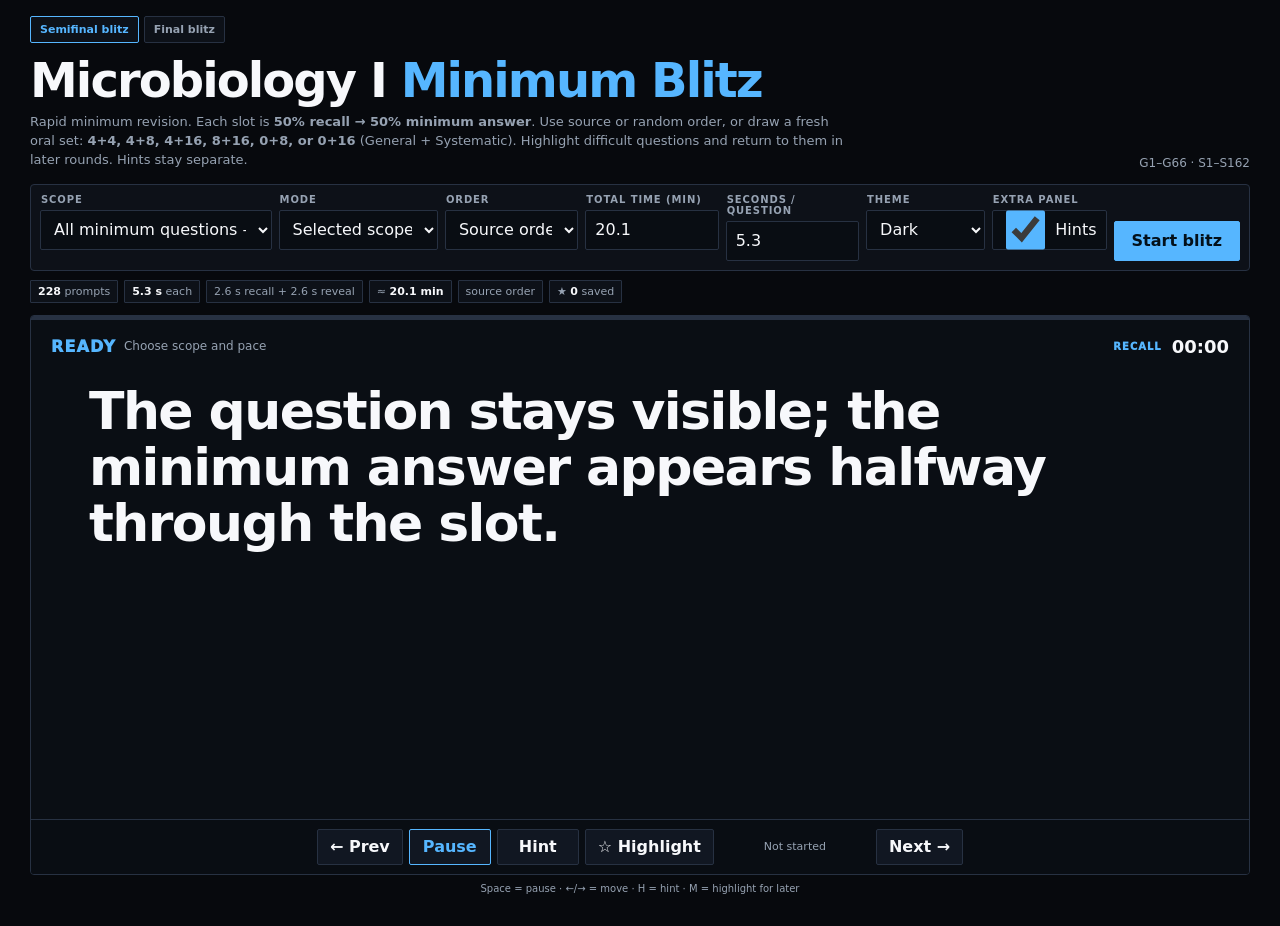
==== commit 38fef926: "Mirror persistent highlights on semifinal root page" ====
--- a/index.html
+++ b/index.html
@@ -1,5 +1,8 @@
-<!doctype html><html lang="en" data-theme="dark"><head><meta charset="utf-8"><meta name="viewport" content="width=device-width,initial-scale=1,viewport-fit=cover"><meta http-equiv="Cache-Control" content="no-cache,no-store,must-revalidate"><meta http-equiv="Pragma" content="no-cache"><meta http-equiv="Expires" content="0"><meta id="themeMeta" name="theme-color" content="#07090d"><title>Microbiology I — Minimum Blitz</title><style>
-:root{--bg:#07090d;--panel:#0d1118;--field:#090d13;--stage:#0a0e14;--line:#273142;--text:#f7f8fb;--muted:#96a2b2;--blue:#56b6ff;--green:#61dfa0;--amber:#ffc85c;--hint:#15130d;--hinttext:#fff3cf;--btn:#111722;--ink:#03101a}html[data-theme=amoled]{color-scheme:dark;--bg:#000;--panel:#020202;--field:#000;--stage:#000;--line:#222;--text:#fff;--muted:#999;--blue:#58baff;--green:#68e6a6;--amber:#ffd166;--hint:#0b0900;--hinttext:#fff0bd;--btn:#050505}html[data-theme=light]{color-scheme:light;--bg:#f5f7fa;--panel:#fff;--field:#fff;--stage:#fff;--line:#cfd6df;--text:#111827;--muted:#657184;--blue:#006fc4;--green:#087a46;--amber:#946000;--hint:#fff8e8;--hinttext:#5a3a00;--btn:#f2f5f8;--ink:#fff}html[data-theme=dark]{color-scheme:dark}*{box-sizing:border-box}html,body{margin:0;min-height:100%;background:var(--bg);color:var(--text);font-family:Inter,ui-sans-serif,system-ui,-apple-system,"Segoe UI",sans-serif}button,input,select{font:inherit}button{cursor:pointer}.wrap{width:min(1180px,calc(100% - 24px));margin:auto;padding:20px 0 32px}header{display:flex;justify-content:space-between;align-items:end;gap:22px;margin-bottom:16px}h1{margin:0;font-size:clamp(30px,4vw,48px);line-height:.98;letter-spacing:-.04em}h1 span{color:var(--blue)}.sub{max-width:760px;margin-top:9px;color:var(--muted);font-size:13px;line-height:1.45}.src{color:var(--muted);font-size:12px;white-space:nowrap}.setup{display:grid;grid-template-columns:1.15fr .82fr .72fr .72fr .72fr .64fr .62fr auto;gap:7px;padding:9px;border:1px solid var(--line);background:var(--panel);border-radius:5px}.f label{display:block;margin:0 0 5px 1px;color:var(--muted);font-size:10px;font-weight:850;letter-spacing:.09em;text-transform:uppercase}.f input,.f select,.toggle{width:100%;height:40px;border:1px solid var(--line);border-radius:3px;background:var(--field);color:var(--text);padding:0 9px;outline:none}.f input:focus,.f select:focus{border-color:var(--blue)}.f select:disabled{opacity:.48;cursor:not-allowed}.toggle{display:flex;align-items:center;gap:7px}.toggle input{accent-color:var(--blue)}.start{align-self:end;height:40px;padding:0 17px;border:1px solid var(--blue);border-radius:3px;background:var(--blue);color:var(--ink);font-weight:900}.pace{display:flex;gap:6px;flex-wrap:wrap;margin:9px 0 12px;color:var(--muted);font-size:11px}.tag{padding:4px 7px;border:1px solid var(--line);border-radius:2px;background:var(--panel)}.tag b{color:var(--text)}.stage{min-height:560px;border:1px solid var(--line);border-radius:6px;background:var(--stage);overflow:hidden;display:flex;flex-direction:column}.bar{height:4px;background:var(--line)}.fill{height:100%;width:0;background:var(--blue)}#run{display:flex;flex:1;flex-direction:column}.head{display:flex;justify-content:space-between;align-items:center;gap:16px;padding:16px 20px 0}.meta{display:flex;gap:8px;align-items:center;min-width:0}.qid{color:var(--blue);font-weight:950;letter-spacing:.07em}.chapter{color:var(--muted);font-size:12px;white-space:nowrap;overflow:hidden;text-overflow:ellipsis}.clock{display:flex;gap:10px;align-items:center;color:var(--muted);font-variant-numeric:tabular-nums}.clock strong{color:var(--text);font-size:18px}.phase{font-size:10px;text-transform:uppercase;letter-spacing:.1em;font-weight:950;color:var(--blue)}.content{display:flex;flex:1;flex-direction:column;padding:26px clamp(20px,5vw,58px) 24px}.question{max-width:1040px;font-size:clamp(28px,4.2vw,52px);line-height:1.08;letter-spacing:-.03em;font-weight:850}.answerwrap{margin-top:clamp(28px,7vh,66px);padding-top:18px;border-top:1px solid var(--line);opacity:0;transform:translateY(6px);transition:.12s}.revealed .answerwrap{opacity:1;transform:none}.alabel{margin-bottom:7px;color:var(--green);font-size:10px;font-weight:950;letter-spacing:.1em;text-transform:uppercase}.answer{max-width:1040px;font-size:clamp(23px,3.4vw,42px);line-height:1.12;font-weight:800}.hint{display:none;margin-top:18px;padding:11px 13px;border-left:3px solid var(--amber);background:var(--hint);color:var(--hinttext)}.hint.on{display:block}.hlabel{margin-bottom:5px;color:var(--amber);font-size:10px;font-weight:950;letter-spacing:.1em;text-transform:uppercase}.hlens{margin-bottom:4px;font-size:12px;opacity:.8}.htext{font-size:13px;font-weight:700;line-height:1.35}.controls{display:flex;justify-content:center;align-items:center;gap:6px;padding:9px;border-top:1px solid var(--line);background:var(--field)}.controls button{height:36px;min-width:82px;padding:0 12px;border:1px solid var(--line);border-radius:3px;background:var(--btn);color:var(--text);font-weight:750}.controls .primary{border-color:var(--blue);color:var(--blue)}.status{min-width:140px;text-align:center;color:var(--muted);font-size:11px}.end{display:none;flex:1;place-items:center;text-align:center;padding:42px}.end.on{display:grid}.end h2{margin:0 0 8px;font-size:clamp(36px,6vw,68px);letter-spacing:-.04em}.end p{color:var(--muted)}.end button{height:42px;padding:0 20px;border:1px solid var(--green);border-radius:3px;background:var(--green);color:#04150e;font-weight:950}.foot{margin-top:8px;text-align:center;color:var(--muted);font-size:10px}@media(max-width:900px){header{display:block}.src{margin-top:7px}.setup{grid-template-columns:1fr 1fr}.start{width:100%}.stage{min-height:520px}}@media(max-width:540px){.wrap{width:calc(100% - 12px);padding-top:10px}.setup{grid-template-columns:1fr}.question{font-size:30px}.answer{font-size:26px}.stage{min-height:570px}.controls{flex-wrap:wrap}.status{order:-1;width:100%}}@media(prefers-reduced-motion:reduce){*{transition:none!important}}
-</style></head><body><div class="wrap"><header><div><h1>Microbiology I <span>Minimum Blitz</span></h1><div class="sub">Rapid minimum revision. Each slot is <b>50% recall → 50% minimum answer</b>. Use source or random order, or draw a fresh oral set: <b>4+4, 4+8, 4+16, 8+16, 0+8, or 0+16</b> (General + Systematic). Hints stay separate.</div></div><div class="src">G1–G66 · S1–S162</div></header><section class="setup"><div class="f"><label>Scope</label><select id="scope"></select></div><div class="f"><label>Mode</label><select id="runmode"><option value="blitz">Selected scope</option><option value="oral44">Random 4 + 4 exam</option><option value="oral48">Random 4 + 8 exam</option><option value="oral416">Random 4 + 16 exam</option><option value="oral816">Random 8 + 16 exam</option><option value="oral08">Random 0 + 8 exam</option><option value="oral016">Random 0 + 16 exam</option></select></div><div class="f"><label>Order</label><select id="order"><option value="source">Source order</option><option value="random">Random order</option></select></div><div class="f"><label>Total time (min)</label><input id="minutes" type="number" min=".1" max="240" step=".1" value="20"></div><div class="f"><label>Seconds / question</label><input id="secq" type="number" min="2" max="600" step=".1" value="5.3"></div><div class="f"><label>Theme</label><select id="theme"><option value="light">Light</option><option value="dark">Dark</option><option value="amoled">AMOLED</option></select></div><div class="f"><label>Extra panel</label><div class="toggle"><input id="hints" type="checkbox" checked><span>Hints</span></div></div><button class="start" id="start">Start blitz</button></section><div class="pace" id="pace"></div><main class="stage"><div class="bar"><div class="fill" id="fill"></div></div><div id="run"><div class="head"><div class="meta"><span class="qid" id="qid">READY</span><span class="chapter" id="chapter">Choose scope and pace</span></div><div class="clock"><span class="phase" id="phase">Recall</span><strong id="clock">00:00</strong></div></div><div class="content" id="content"><div class="question" id="question">The question stays visible; the minimum answer appears halfway through the slot.</div><div class="answerwrap"><div class="alabel">Minimum answer</div><div class="answer" id="answer"></div><aside class="hint" id="hint"><div class="hlabel">Separate explanation / hint</div><div class="hlens" id="hlens"></div><div class="htext" id="htext"></div></aside></div></div><div class="controls"><button id="prev">← Prev</button><button class="primary" id="pause">Pause</button><button id="hintbtn">Hint</button><span class="status" id="status">Not started</span><button id="next">Next →</button></div></div><div class="end" id="end"><div><h2>Round complete.</h2><p id="endsummary"></p><button id="again">Run again</button></div></div></main><div class="foot">Space = pause · ←/→ = move · H = hint</div></div><script>window.BLITZ_QUESTIONS=[];</script><script src="data/q1.js?v=7"></script><script src="data/q2.js?v=7"></script><script src="data/q3.js?v=7"></script><script src="data/q4.js?v=7"></script><script src="data/meta.js?v=7"></script><script>
-const $=id=>document.getElementById(id),all=window.BLITZ_QUESTIONS||[],C=window.BLITZ_CHAPTERS||[];const themes={light:'#f5f7fa',dark:'#07090d',amoled:'#000'};function theme(v){if(!themes[v])v='dark';document.documentElement.dataset.theme=v;$('theme').value=v;$('themeMeta').content=themes[v];try{localStorage.setItem('micro-blitz-theme',v)}catch{}}function initTheme(){let v='dark';try{v=localStorage.getItem('micro-blitz-theme')||'dark'}catch{}theme(v)}function num(id){return+id.slice(1)}function inside(c,q){return c&&c.start[0]===q.id[0]&&num(q.id)>=num(c.start)&&num(q.id)<=num(c.end)}function chap(q){return C.find(c=>inside(c,q))}function options(){scope.innerHTML='<option value="all">All minimum questions — 228</option><option value="general">General microbiology — G1–G66</option><option value="systematic">Systematic bacteriology — S1–S162</option>'+C.map(c=>`<option value="c${c.n}">${String(c.n).padStart(2,'0')} · ${c.title} — ${c.start}–${c.end}</option>`).join('')}function pick(){let v=scope.value;if(v==='all')return [...all];if(v==='general')return all.filter(q=>q.id[0]==='G');if(v==='systematic')return all.filter(q=>q.id[0]==='S');let c=C.find(x=>'c'+x.n===v);return all.filter(q=>inside(c,q))}function shuffle(a){for(let j=a.length-1;j>0;j--){let k=Math.floor(Math.random()*(j+1));[a[j],a[k]]=[a[k],a[j]]}return a}function sample(a,n){return shuffle([...a]).slice(0,n)}const EXAMS={oral44:[4,4],oral48:[4,8],oral416:[4,16],oral816:[8,16],oral08:[0,8],oral016:[0,16]};function examPreset(){return EXAMS[$('runmode').value]||null}function targetCount(){let e=examPreset();return e?e[0]+e[1]:(pick().length||1)}function buildDeck(){let e=examPreset(),d;if(e){let[g,s]=e;d=[...sample(all.filter(q=>q.id[0]==='G'),g),...sample(all.filter(q=>q.id[0]==='S'),s)]}else d=pick();if($('order').value==='random')return shuffle(d);return d.sort((a,b)=>all.indexOf(a)-all.indexOf(b))}let sync=0;function fromMin(){if(sync)return;sync=1;let n=targetCount(),m=Math.max(.1,+minutes.value||20);secq.value=(m*60/n).toFixed(1);sync=0;pace()}function fromSec(){if(sync)return;sync=1;let n=targetCount(),s=Math.max(.2,+secq.value||6);minutes.value=(s*n/60).toFixed(1);sync=0;pace()}function pace(){let n=targetCount(),s=Math.max(.2,+secq.value||6),h=s/2,e=examPreset(),ord=$('order').value==='random'?'random order':'source order';$('pace').innerHTML=`<span class="tag"><b>${n}</b> prompts</span><span class="tag"><b>${s.toFixed(1)} s</b> each</span><span class="tag">${h.toFixed(1)} s recall + ${h.toFixed(1)} s reveal</span><span class="tag">≈ <b>${(s*n/60).toFixed(1)} min</b></span><span class="tag">${e?`<b>${e[0]} General + ${e[1]} Systematic</b> · fresh draw`:ord}</span>`}let deck=[],i=0,run=0,paused=0,reveal=0,elapsed=0,last=0,raf=0,slot=6,hints=1;function fmt(s){s=Math.max(0,Math.ceil(s));return String(Math.floor(s/60)).padStart(2,'0')+':'+String(s%60).padStart(2,'0')}function draw(reset=1){if(!deck.length)return;if(reset){elapsed=0;reveal=0}let q=deck[i],c=chap(q);qid.textContent=q.id;chapter.textContent=c?`${String(c.n).padStart(2,'0')} · ${c.title}`:'';question.textContent=q.q;answer.textContent=q.a;content.classList.toggle('revealed',reveal);phase.textContent=reveal?'Reveal':'Recall';phase.style.color=reveal?'var(--green)':'var(--blue)';hint.classList.toggle('on',reveal&&hints);if(c){hlens.textContent=c.lens;htext.textContent=c.hooks[all.indexOf(q)%c.hooks.length]}status.textContent=`${i+1} / ${deck.length}`;visual()}function visual(){fill.style.width=Math.min(100,elapsed/slot*100)+'%';fill.style.background=reveal?'var(--green)':'var(--blue)';clock.textContent=fmt((deck.length-i-1)*slot+Math.max(0,slot-elapsed))}function frame(t){if(!run||paused)return;if(!last)last=t;elapsed+=(t-last)/1000;last=t;if(!reveal&&elapsed>=slot/2){reveal=1;draw(0)}if(elapsed>=slot){i++;if(i>=deck.length){finish();return}elapsed=0;reveal=0;last=t;draw();raf=requestAnimationFrame(frame);return}visual();raf=requestAnimationFrame(frame)}function startRun(){deck=buildDeck();i=0;slot=Math.max(.5,+secq.value||6);hints=$('hints').checked;run=1;paused=0;last=0;elapsed=0;reveal=0;end.classList.remove('on');$('run').style.display='flex';pause.textContent='Pause';draw();cancelAnimationFrame(raf);raf=requestAnimationFrame(frame)}function move(d){if(!run)return;i+=d;if(i<0)i=0;if(i>=deck.length)return finish();elapsed=0;reveal=0;last=performance.now();draw()}function pauseRun(){if(!run)return;paused=!paused;pause.textContent=paused?'Resume':'Pause';if(!paused){last=0;raf=requestAnimationFrame(frame)}}function finish(){run=0;paused=0;cancelAnimationFrame(raf);$('run').style.display='none';end.classList.add('on');let e=examPreset(),ord=$('order').value==='random'?'random order':'source order';endsummary.textContent=e?`${e[0]+e[1]}-question oral set complete: ${e[0]} General + ${e[1]} Systematic. Run again for a fresh draw.`:`${deck.length} prompts swept in ${ord}.`}function hintToggle(){hints=!hints;$('hints').checked=hints;hint.classList.toggle('on',reveal&&hints)}function modeChange(){let e=examPreset();scope.disabled=!!e;start.textContent=e?`Generate ${e[0]} + ${e[1]}`:'Start blitz';fromSec()}scope.onchange=fromMin;$('runmode').onchange=modeChange;$('order').onchange=pace;minutes.oninput=fromMin;secq.oninput=fromSec;$('theme').onchange=e=>theme(e.target.value);$('hints').onchange=()=>{hints=$('hints').checked;hint.classList.toggle('on',reveal&&hints)};start.onclick=startRun;again.onclick=startRun;pause.onclick=pauseRun;prev.onclick=()=>move(-1);next.onclick=()=>move(1);hintbtn.onclick=hintToggle;document.addEventListener('keydown',e=>{if(e.target.matches('input,select'))return;if(e.code==='Space'){e.preventDefault();pauseRun()}else if(e.key==='ArrowRight')move(1);else if(e.key==='ArrowLeft')move(-1);else if(e.key.toLowerCase()==='h')hintToggle()});options();initTheme();modeChange();if(all.length!==228)question.textContent=`Data load error: expected 228 prompts, found ${all.length}.`;
-</script></body></html>+<!doctype html><html lang="en" data-theme="dark"><head><meta charset="utf-8"><meta name="viewport" content="width=device-width,initial-scale=1,viewport-fit=cover"><meta http-equiv="Cache-Control" content="no-cache,no-store,must-revalidate"><meta http-equiv="Pragma" content="no-cache"><meta http-equiv="Expires" content="0"><meta id="themeMeta" name="theme-color" content="#07090d"><title>Microbiology I — Minimum Blitz</title><link rel="stylesheet" href="data/final.css?v=2"></head><body><div class="wrap">
+<nav class="topnav"><span class="active">Semifinal blitz</span><a href="final.html">Final blitz</a></nav>
+<header><div><h1>Microbiology I <span>Minimum Blitz</span></h1><div class="sub">Rapid minimum revision. Each slot is <b>50% recall → 50% minimum answer</b>. Use source or random order, or draw a fresh oral set: <b>4+4, 4+8, 4+16, 8+16, 0+8, or 0+16</b> (General + Systematic). Highlight difficult questions and return to them in later rounds. Hints stay separate.</div></div><div class="src">G1–G66 · S1–S162</div></header>
+<section class="setup"><div class="f"><label>Scope</label><select id="scope"></select></div><div class="f"><label>Mode</label><select id="runmode"><option value="blitz">Selected scope</option><option value="oral44">Random 4 + 4 exam</option><option value="oral48">Random 4 + 8 exam</option><option value="oral416">Random 4 + 16 exam</option><option value="oral816">Random 8 + 16 exam</option><option value="oral08">Random 0 + 8 exam</option><option value="oral016">Random 0 + 16 exam</option></select></div><div class="f"><label>Order</label><select id="order"><option value="source">Source order</option><option value="random">Random order</option></select></div><div class="f"><label>Total time (min)</label><input id="minutes" type="number" min=".1" max="240" step=".1" value="20"></div><div class="f"><label>Seconds / question</label><input id="secq" type="number" min="2" max="600" step=".1" value="5.3"></div><div class="f"><label>Theme</label><select id="theme"><option value="light">Light</option><option value="dark">Dark</option><option value="amoled">AMOLED</option></select></div><div class="f"><label>Extra panel</label><div class="toggle"><input id="hints" type="checkbox" checked><span>Hints</span></div></div><button class="start" id="start">Start blitz</button></section>
+<div class="pace" id="pace"></div>
+<main class="stage"><div class="bar"><div class="fill" id="fill"></div></div><div id="run"><div class="head"><div class="meta"><span class="qid" id="qid">READY</span><span class="chapter" id="chapter">Choose scope and pace</span></div><div class="clock"><span class="phase" id="phase">Recall</span><strong id="clock">00:00</strong></div></div><div class="content" id="content"><div class="question" id="question">The question stays visible; the minimum answer appears halfway through the slot.</div><div class="answerwrap"><div class="alabel">Minimum answer</div><div class="answer" id="answer"></div><aside class="hint" id="hint"><div class="hlabel">Separate explanation / hint</div><div class="hlens" id="hlens"></div><div class="htext" id="htext"></div></aside></div></div><div class="controls"><button id="prev">← Prev</button><button class="primary" id="pause">Pause</button><button id="hintbtn">Hint</button><button id="markbtn">☆ Highlight</button><span class="status" id="status">Not started</span><button id="next">Next →</button></div></div><div class="end" id="end"><div><h2>Round complete.</h2><p id="endsummary"></p><button id="again">Run again</button></div></div></main>
+<div class="foot">Space = pause · ←/→ = move · H = hint · M = highlight for later</div></div>
+<script>window.BLITZ_QUESTIONS=[];</script><script src="data/q1.js?v=9"></script><script src="data/q2.js?v=9"></script><script src="data/q3.js?v=9"></script><script src="data/q4.js?v=9"></script><script src="data/meta.js?v=9"></script><script src="data/semifinal_app.js?v=1"></script></body></html>
--- a/data/final.css
+++ b/data/final.css
@@ -0,0 +1,36 @@
+:root{--bg:#07090d;--panel:#0d1118;--field:#090d13;--stage:#0a0e14;--line:#273142;--text:#f7f8fb;--muted:#96a2b2;--blue:#56b6ff;--green:#61dfa0;--amber:#ffc85c;--hint:#15130d;--hinttext:#fff3cf;--btn:#111722;--ink:#03101a}
+html[data-theme=amoled]{color-scheme:dark;--bg:#000;--panel:#020202;--field:#000;--stage:#000;--line:#222;--text:#fff;--muted:#999;--blue:#58baff;--green:#68e6a6;--amber:#ffd166;--hint:#0b0900;--hinttext:#fff0bd;--btn:#050505}
+html[data-theme=light]{color-scheme:light;--bg:#f5f7fa;--panel:#fff;--field:#fff;--stage:#fff;--line:#cfd6df;--text:#111827;--muted:#657184;--blue:#006fc4;--green:#087a46;--amber:#946000;--hint:#fff8e8;--hinttext:#5a3a00;--btn:#f2f5f8;--ink:#fff}
+html[data-theme=dark]{color-scheme:dark}
+*{box-sizing:border-box}html,body{margin:0;min-height:100%;background:var(--bg);color:var(--text);font-family:Inter,ui-sans-serif,system-ui,-apple-system,"Segoe UI",sans-serif}
+button,input,select{font:inherit}button{cursor:pointer}
+.wrap{width:min(1220px,calc(100% - 24px));margin:auto;padding:16px 0 32px}
+.topnav{display:flex;gap:5px;margin-bottom:14px}.topnav a,.topnav span{padding:6px 9px;border:1px solid var(--line);border-radius:2px;background:var(--panel);color:var(--muted);font-size:11px;font-weight:800;text-decoration:none}.topnav .active{border-color:var(--blue);color:var(--blue)}
+header{display:flex;justify-content:space-between;align-items:end;gap:22px;margin-bottom:14px}
+h1{margin:0;font-size:clamp(30px,4vw,48px);line-height:.98;letter-spacing:-.04em}h1 span{color:var(--blue)}
+.sub{max-width:820px;margin-top:9px;color:var(--muted);font-size:13px;line-height:1.45}.src{color:var(--muted);font-size:12px;white-space:nowrap}
+.setup{display:grid;grid-template-columns:1.25fr .86fr .72fr .72fr .72fr .64fr .62fr auto;gap:7px;padding:9px;border:1px solid var(--line);background:var(--panel);border-radius:4px}
+.f label{display:block;margin:0 0 5px 1px;color:var(--muted);font-size:10px;font-weight:850;letter-spacing:.09em;text-transform:uppercase}
+.f input,.f select,.toggle{width:100%;height:40px;border:1px solid var(--line);border-radius:2px;background:var(--field);color:var(--text);padding:0 9px;outline:none}
+.f input:focus,.f select:focus{border-color:var(--blue)}.f select:disabled{opacity:.48;cursor:not-allowed}.toggle{display:flex;align-items:center;gap:7px}.toggle input{accent-color:var(--blue)}
+.start{align-self:end;height:40px;padding:0 17px;border:1px solid var(--blue);border-radius:2px;background:var(--blue);color:var(--ink);font-weight:900}
+.mixpanel{display:none;margin-top:7px;padding:9px;border:1px solid var(--line);background:var(--panel);border-radius:4px}.mixpanel.on{display:block}
+.mixrow{display:grid;grid-template-columns:1.25fr repeat(5,.62fr);gap:7px;align-items:end}.mixnote{margin-top:7px;color:var(--muted);font-size:10px}.mixnote b{color:var(--text)}
+.pace{display:flex;gap:6px;flex-wrap:wrap;margin:9px 0 12px;color:var(--muted);font-size:11px}.tag{padding:4px 7px;border:1px solid var(--line);border-radius:1px;background:var(--panel)}.tag b{color:var(--text)}
+.stage{min-height:560px;border:1px solid var(--line);border-radius:4px;background:var(--stage);overflow:hidden;display:flex;flex-direction:column}
+.bar{height:4px;background:var(--line)}.fill{height:100%;width:0;background:var(--blue)}
+#run{display:flex;flex:1;flex-direction:column}.head{display:flex;justify-content:space-between;align-items:center;gap:16px;padding:16px 20px 0}
+.meta{display:flex;gap:8px;align-items:center;min-width:0}.qid{color:var(--blue);font-weight:950;letter-spacing:.07em}.chapter{color:var(--muted);font-size:12px;white-space:nowrap;overflow:hidden;text-overflow:ellipsis}
+.clock{display:flex;gap:10px;align-items:center;color:var(--muted);font-variant-numeric:tabular-nums}.clock strong{color:var(--text);font-size:18px}.phase{font-size:10px;text-transform:uppercase;letter-spacing:.1em;font-weight:950;color:var(--blue)}
+.content{display:flex;flex:1;flex-direction:column;padding:26px clamp(20px,5vw,58px) 24px}.question{max-width:1060px;font-size:clamp(28px,4.2vw,52px);line-height:1.08;letter-spacing:-.03em;font-weight:850}
+.answerwrap{margin-top:clamp(28px,7vh,66px);padding-top:18px;border-top:1px solid var(--line);opacity:0;transform:translateY(5px);transition:.1s}.revealed .answerwrap{opacity:1;transform:none}
+.alabel{margin-bottom:7px;color:var(--green);font-size:10px;font-weight:950;letter-spacing:.1em;text-transform:uppercase}.answer{max-width:1060px;font-size:clamp(23px,3.4vw,42px);line-height:1.12;font-weight:800;white-space:pre-line}
+.hint{display:none;margin-top:18px;padding:11px 13px;border-left:3px solid var(--amber);background:var(--hint);color:var(--hinttext)}.hint.on{display:block}
+.hlabel{margin-bottom:5px;color:var(--amber);font-size:10px;font-weight:950;letter-spacing:.1em;text-transform:uppercase}.hlens{margin-bottom:4px;font-size:12px;opacity:.82}.htext{font-size:13px;font-weight:700;line-height:1.35}
+.controls{display:flex;justify-content:center;align-items:center;gap:6px;padding:9px;border-top:1px solid var(--line);background:var(--field)}.controls button{height:36px;min-width:82px;padding:0 12px;border:1px solid var(--line);border-radius:2px;background:var(--btn);color:var(--text);font-weight:750}.controls .primary{border-color:var(--blue);color:var(--blue)}
+.status{min-width:150px;text-align:center;color:var(--muted);font-size:11px}
+.end{display:none;flex:1;place-items:center;text-align:center;padding:42px}.end.on{display:grid}.end h2{margin:0 0 8px;font-size:clamp(36px,6vw,68px);letter-spacing:-.04em}.end p{color:var(--muted)}.end button{height:42px;padding:0 20px;border:1px solid var(--green);border-radius:2px;background:var(--green);color:#04150e;font-weight:950}
+.foot{margin-top:8px;text-align:center;color:var(--muted);font-size:10px}
+@media(max-width:980px){header{display:block}.src{margin-top:7px}.setup{grid-template-columns:1fr 1fr}.mixrow{grid-template-columns:1fr 1fr 1fr}.start{width:100%}.stage{min-height:520px}}
+@media(max-width:560px){.wrap{width:calc(100% - 12px);padding-top:8px}.setup,.mixrow{grid-template-columns:1fr}.question{font-size:30px}.answer{font-size:26px}.stage{min-height:570px}.controls{flex-wrap:wrap}.status{order:-1;width:100%}}
+@media(prefers-reduced-motion:reduce){*{transition:none!important}}
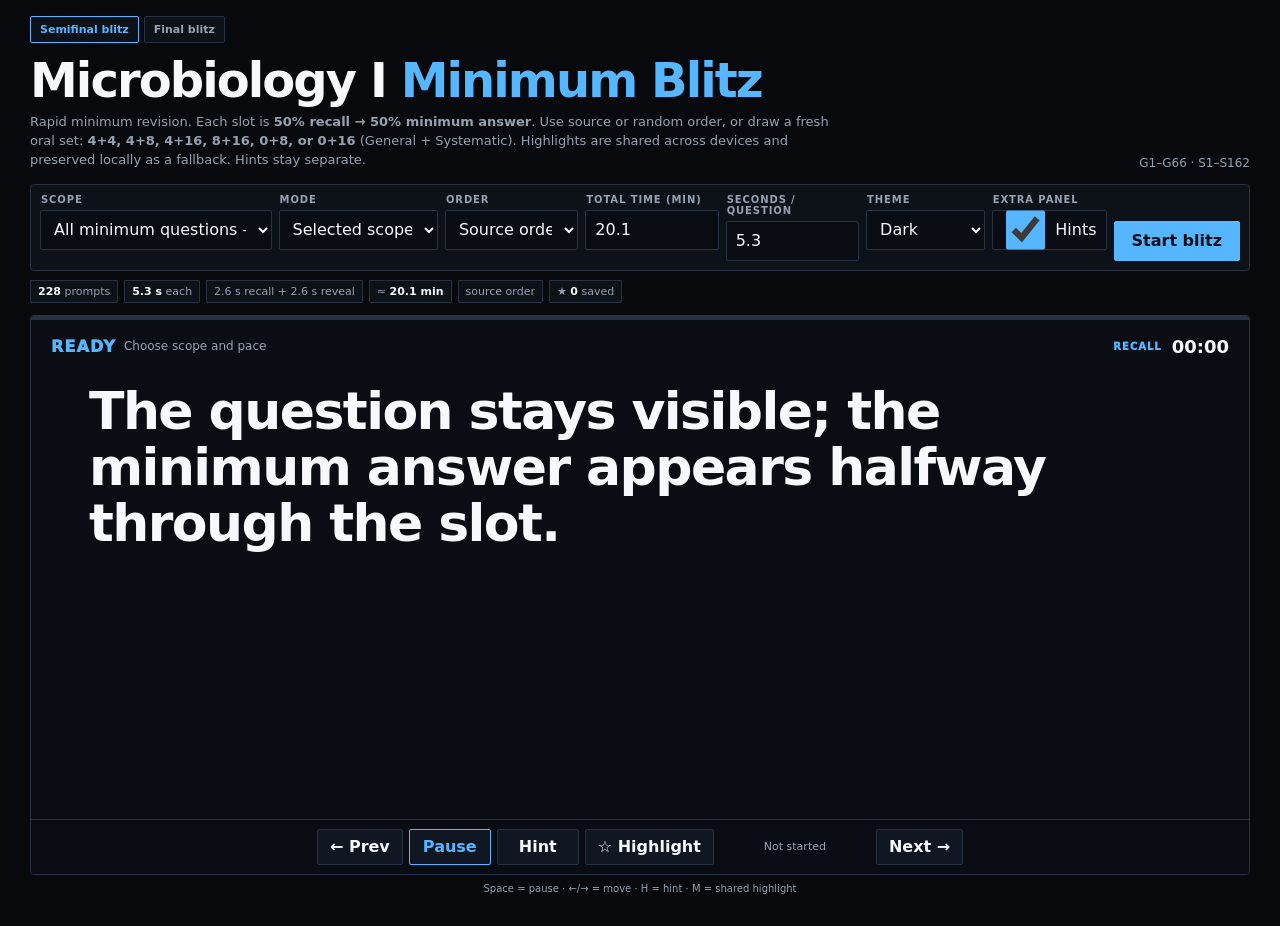
==== commit f9f99bc6: "Mirror cross-device shared highlights on root" ====
--- a/index.html
+++ b/index.html
@@ -1,8 +1,8 @@
 <!doctype html><html lang="en" data-theme="dark"><head><meta charset="utf-8"><meta name="viewport" content="width=device-width,initial-scale=1,viewport-fit=cover"><meta http-equiv="Cache-Control" content="no-cache,no-store,must-revalidate"><meta http-equiv="Pragma" content="no-cache"><meta http-equiv="Expires" content="0"><meta id="themeMeta" name="theme-color" content="#07090d"><title>Microbiology I — Minimum Blitz</title><link rel="stylesheet" href="data/final.css?v=2"></head><body><div class="wrap">
 <nav class="topnav"><span class="active">Semifinal blitz</span><a href="final.html">Final blitz</a></nav>
-<header><div><h1>Microbiology I <span>Minimum Blitz</span></h1><div class="sub">Rapid minimum revision. Each slot is <b>50% recall → 50% minimum answer</b>. Use source or random order, or draw a fresh oral set: <b>4+4, 4+8, 4+16, 8+16, 0+8, or 0+16</b> (General + Systematic). Highlight difficult questions and return to them in later rounds. Hints stay separate.</div></div><div class="src">G1–G66 · S1–S162</div></header>
+<header><div><h1>Microbiology I <span>Minimum Blitz</span></h1><div class="sub">Rapid minimum revision. Each slot is <b>50% recall → 50% minimum answer</b>. Use source or random order, or draw a fresh oral set: <b>4+4, 4+8, 4+16, 8+16, 0+8, or 0+16</b> (General + Systematic). Highlights are shared across devices and preserved locally as a fallback. Hints stay separate.</div></div><div class="src">G1–G66 · S1–S162</div></header>
 <section class="setup"><div class="f"><label>Scope</label><select id="scope"></select></div><div class="f"><label>Mode</label><select id="runmode"><option value="blitz">Selected scope</option><option value="oral44">Random 4 + 4 exam</option><option value="oral48">Random 4 + 8 exam</option><option value="oral416">Random 4 + 16 exam</option><option value="oral816">Random 8 + 16 exam</option><option value="oral08">Random 0 + 8 exam</option><option value="oral016">Random 0 + 16 exam</option></select></div><div class="f"><label>Order</label><select id="order"><option value="source">Source order</option><option value="random">Random order</option></select></div><div class="f"><label>Total time (min)</label><input id="minutes" type="number" min=".1" max="240" step=".1" value="20"></div><div class="f"><label>Seconds / question</label><input id="secq" type="number" min="2" max="600" step=".1" value="5.3"></div><div class="f"><label>Theme</label><select id="theme"><option value="light">Light</option><option value="dark">Dark</option><option value="amoled">AMOLED</option></select></div><div class="f"><label>Extra panel</label><div class="toggle"><input id="hints" type="checkbox" checked><span>Hints</span></div></div><button class="start" id="start">Start blitz</button></section>
 <div class="pace" id="pace"></div>
 <main class="stage"><div class="bar"><div class="fill" id="fill"></div></div><div id="run"><div class="head"><div class="meta"><span class="qid" id="qid">READY</span><span class="chapter" id="chapter">Choose scope and pace</span></div><div class="clock"><span class="phase" id="phase">Recall</span><strong id="clock">00:00</strong></div></div><div class="content" id="content"><div class="question" id="question">The question stays visible; the minimum answer appears halfway through the slot.</div><div class="answerwrap"><div class="alabel">Minimum answer</div><div class="answer" id="answer"></div><aside class="hint" id="hint"><div class="hlabel">Separate explanation / hint</div><div class="hlens" id="hlens"></div><div class="htext" id="htext"></div></aside></div></div><div class="controls"><button id="prev">← Prev</button><button class="primary" id="pause">Pause</button><button id="hintbtn">Hint</button><button id="markbtn">☆ Highlight</button><span class="status" id="status">Not started</span><button id="next">Next →</button></div></div><div class="end" id="end"><div><h2>Round complete.</h2><p id="endsummary"></p><button id="again">Run again</button></div></div></main>
-<div class="foot">Space = pause · ←/→ = move · H = hint · M = highlight for later</div></div>
-<script>window.BLITZ_QUESTIONS=[];</script><script src="data/q1.js?v=9"></script><script src="data/q2.js?v=9"></script><script src="data/q3.js?v=9"></script><script src="data/q4.js?v=9"></script><script src="data/meta.js?v=9"></script><script src="data/semifinal_app.js?v=1"></script></body></html>+<div class="foot">Space = pause · ←/→ = move · H = hint · M = shared highlight</div></div>
+<script>window.BLITZ_QUESTIONS=[];</script><script src="data/q1.js?v=9"></script><script src="data/q2.js?v=9"></script><script src="data/q3.js?v=9"></script><script src="data/q4.js?v=9"></script><script src="data/meta.js?v=9"></script><script src="data/highlight_sync.js?v=1"></script><script src="data/semifinal_app.js?v=1"></script><script src="data/highlight_bridge.js?v=1"></script></body></html>
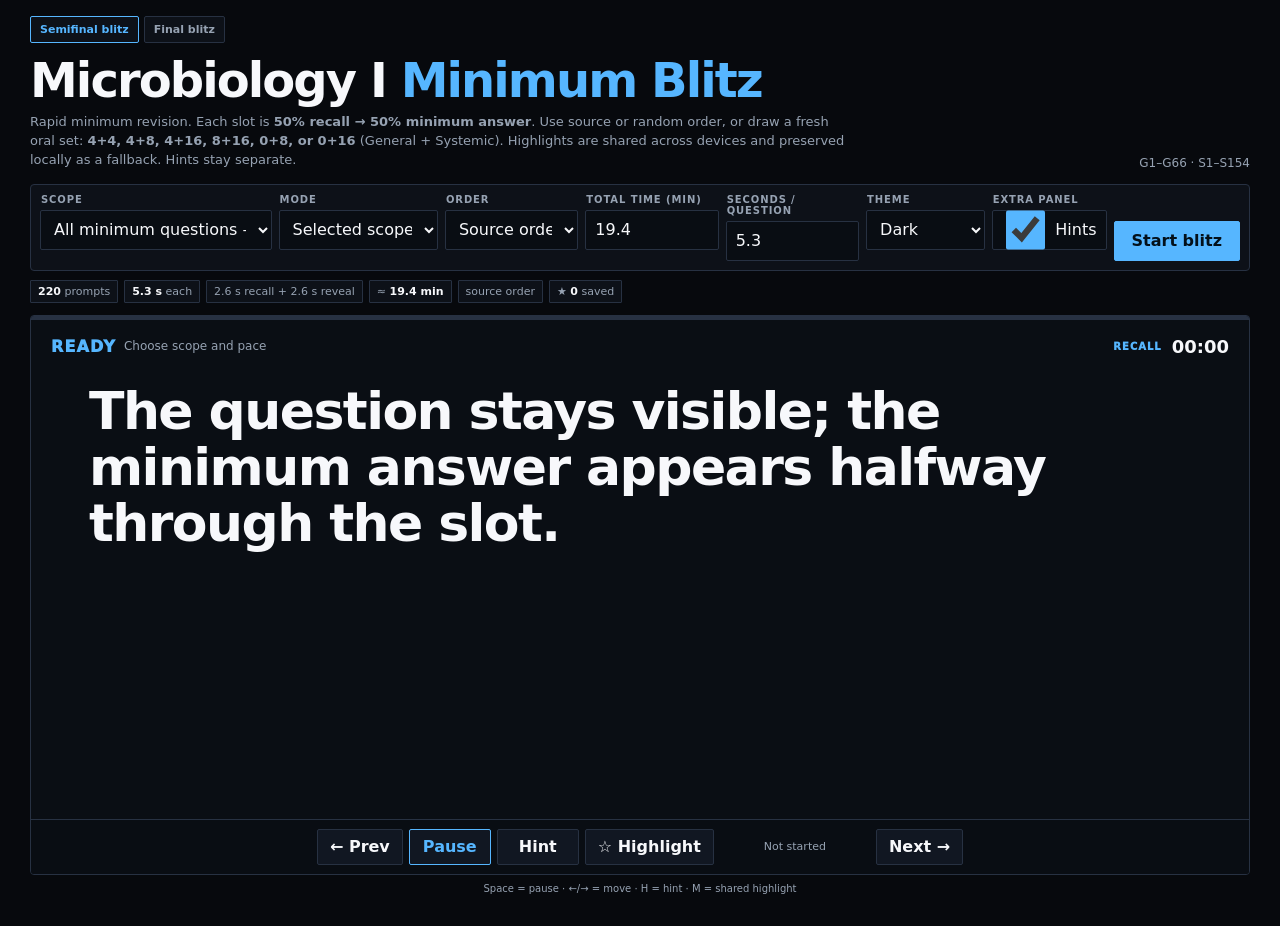
==== commit 66d27046: "Mirror source-faithful systemic minimum list on root" ====
--- a/index.html
+++ b/index.html
@@ -1,8 +1,8 @@
 <!doctype html><html lang="en" data-theme="dark"><head><meta charset="utf-8"><meta name="viewport" content="width=device-width,initial-scale=1,viewport-fit=cover"><meta http-equiv="Cache-Control" content="no-cache,no-store,must-revalidate"><meta http-equiv="Pragma" content="no-cache"><meta http-equiv="Expires" content="0"><meta id="themeMeta" name="theme-color" content="#07090d"><title>Microbiology I — Minimum Blitz</title><link rel="stylesheet" href="data/final.css?v=2"></head><body><div class="wrap">
 <nav class="topnav"><span class="active">Semifinal blitz</span><a href="final.html">Final blitz</a></nav>
-<header><div><h1>Microbiology I <span>Minimum Blitz</span></h1><div class="sub">Rapid minimum revision. Each slot is <b>50% recall → 50% minimum answer</b>. Use source or random order, or draw a fresh oral set: <b>4+4, 4+8, 4+16, 8+16, 0+8, or 0+16</b> (General + Systematic). Highlights are shared across devices and preserved locally as a fallback. Hints stay separate.</div></div><div class="src">G1–G66 · S1–S162</div></header>
+<header><div><h1>Microbiology I <span>Minimum Blitz</span></h1><div class="sub">Rapid minimum revision. Each slot is <b>50% recall → 50% minimum answer</b>. Use source or random order, or draw a fresh oral set: <b>4+4, 4+8, 4+16, 8+16, 0+8, or 0+16</b> (General + Systemic). Highlights are shared across devices and preserved locally as a fallback. Hints stay separate.</div></div><div class="src">G1–G66 · S1–S154</div></header>
 <section class="setup"><div class="f"><label>Scope</label><select id="scope"></select></div><div class="f"><label>Mode</label><select id="runmode"><option value="blitz">Selected scope</option><option value="oral44">Random 4 + 4 exam</option><option value="oral48">Random 4 + 8 exam</option><option value="oral416">Random 4 + 16 exam</option><option value="oral816">Random 8 + 16 exam</option><option value="oral08">Random 0 + 8 exam</option><option value="oral016">Random 0 + 16 exam</option></select></div><div class="f"><label>Order</label><select id="order"><option value="source">Source order</option><option value="random">Random order</option></select></div><div class="f"><label>Total time (min)</label><input id="minutes" type="number" min=".1" max="240" step=".1" value="20"></div><div class="f"><label>Seconds / question</label><input id="secq" type="number" min="2" max="600" step=".1" value="5.3"></div><div class="f"><label>Theme</label><select id="theme"><option value="light">Light</option><option value="dark">Dark</option><option value="amoled">AMOLED</option></select></div><div class="f"><label>Extra panel</label><div class="toggle"><input id="hints" type="checkbox" checked><span>Hints</span></div></div><button class="start" id="start">Start blitz</button></section>
 <div class="pace" id="pace"></div>
 <main class="stage"><div class="bar"><div class="fill" id="fill"></div></div><div id="run"><div class="head"><div class="meta"><span class="qid" id="qid">READY</span><span class="chapter" id="chapter">Choose scope and pace</span></div><div class="clock"><span class="phase" id="phase">Recall</span><strong id="clock">00:00</strong></div></div><div class="content" id="content"><div class="question" id="question">The question stays visible; the minimum answer appears halfway through the slot.</div><div class="answerwrap"><div class="alabel">Minimum answer</div><div class="answer" id="answer"></div><aside class="hint" id="hint"><div class="hlabel">Separate explanation / hint</div><div class="hlens" id="hlens"></div><div class="htext" id="htext"></div></aside></div></div><div class="controls"><button id="prev">← Prev</button><button class="primary" id="pause">Pause</button><button id="hintbtn">Hint</button><button id="markbtn">☆ Highlight</button><span class="status" id="status">Not started</span><button id="next">Next →</button></div></div><div class="end" id="end"><div><h2>Round complete.</h2><p id="endsummary"></p><button id="again">Run again</button></div></div></main>
 <div class="foot">Space = pause · ←/→ = move · H = hint · M = shared highlight</div></div>
-<script>window.BLITZ_QUESTIONS=[];</script><script src="data/q1.js?v=9"></script><script src="data/q2.js?v=9"></script><script src="data/q3.js?v=9"></script><script src="data/q4.js?v=9"></script><script src="data/meta.js?v=9"></script><script src="data/highlight_sync.js?v=1"></script><script src="data/semifinal_app.js?v=1"></script><script src="data/highlight_bridge.js?v=1"></script></body></html>+<script>window.BLITZ_QUESTIONS=[];</script><script src="data/q1.js?v=9"></script><script src="data/q2.js?v=9"></script><script src="data/q3.js?v=9"></script><script src="data/q4.js?v=9"></script><script src="data/minimum_answers_1to1.js?v=1"></script><script src="data/general_source_minimum.js?v=1"></script><script src="data/systemic_source_minimum.js?v=1"></script><script src="data/meta.js?v=10"></script><script src="data/highlight_sync.js?v=1"></script><script src="data/semifinal_app.js?v=2"></script><script src="data/highlight_bridge.js?v=2"></script></body></html>
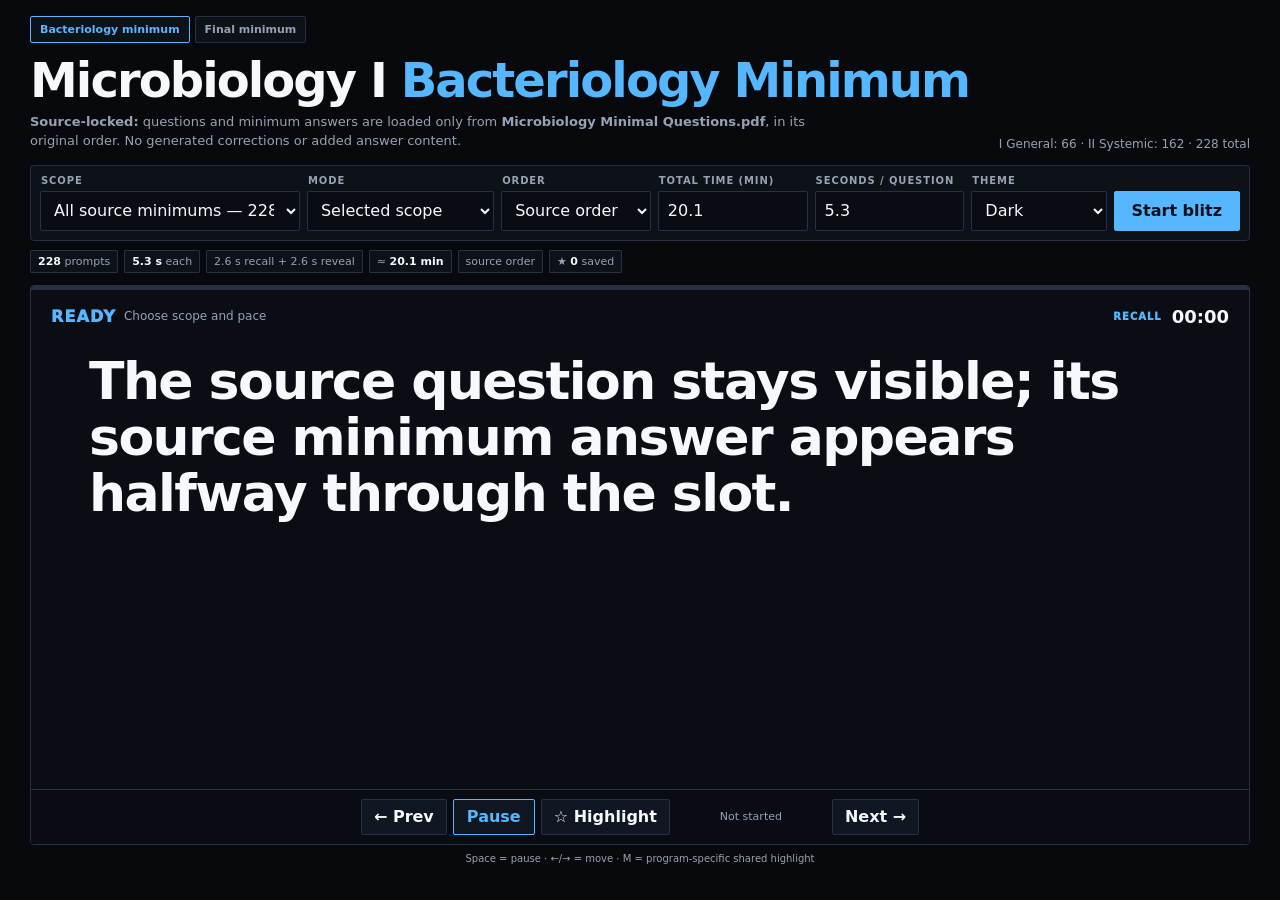
==== commit 899a52ef: "Mirror source-locked bacteriology site at root" ====
--- a/index.html
+++ b/index.html
@@ -1,8 +1,6 @@
-<!doctype html><html lang="en" data-theme="dark"><head><meta charset="utf-8"><meta name="viewport" content="width=device-width,initial-scale=1,viewport-fit=cover"><meta http-equiv="Cache-Control" content="no-cache,no-store,must-revalidate"><meta http-equiv="Pragma" content="no-cache"><meta http-equiv="Expires" content="0"><meta id="themeMeta" name="theme-color" content="#07090d"><title>Microbiology I — Minimum Blitz</title><link rel="stylesheet" href="data/final.css?v=2"></head><body><div class="wrap">
-<nav class="topnav"><span class="active">Semifinal blitz</span><a href="final.html">Final blitz</a></nav>
-<header><div><h1>Microbiology I <span>Minimum Blitz</span></h1><div class="sub">Rapid minimum revision. Each slot is <b>50% recall → 50% minimum answer</b>. Use source or random order, or draw a fresh oral set: <b>4+4, 4+8, 4+16, 8+16, 0+8, or 0+16</b> (General + Systemic). Highlights are shared across devices and preserved locally as a fallback. Hints stay separate.</div></div><div class="src">G1–G66 · S1–S154</div></header>
-<section class="setup"><div class="f"><label>Scope</label><select id="scope"></select></div><div class="f"><label>Mode</label><select id="runmode"><option value="blitz">Selected scope</option><option value="oral44">Random 4 + 4 exam</option><option value="oral48">Random 4 + 8 exam</option><option value="oral416">Random 4 + 16 exam</option><option value="oral816">Random 8 + 16 exam</option><option value="oral08">Random 0 + 8 exam</option><option value="oral016">Random 0 + 16 exam</option></select></div><div class="f"><label>Order</label><select id="order"><option value="source">Source order</option><option value="random">Random order</option></select></div><div class="f"><label>Total time (min)</label><input id="minutes" type="number" min=".1" max="240" step=".1" value="20"></div><div class="f"><label>Seconds / question</label><input id="secq" type="number" min="2" max="600" step=".1" value="5.3"></div><div class="f"><label>Theme</label><select id="theme"><option value="light">Light</option><option value="dark">Dark</option><option value="amoled">AMOLED</option></select></div><div class="f"><label>Extra panel</label><div class="toggle"><input id="hints" type="checkbox" checked><span>Hints</span></div></div><button class="start" id="start">Start blitz</button></section>
-<div class="pace" id="pace"></div>
-<main class="stage"><div class="bar"><div class="fill" id="fill"></div></div><div id="run"><div class="head"><div class="meta"><span class="qid" id="qid">READY</span><span class="chapter" id="chapter">Choose scope and pace</span></div><div class="clock"><span class="phase" id="phase">Recall</span><strong id="clock">00:00</strong></div></div><div class="content" id="content"><div class="question" id="question">The question stays visible; the minimum answer appears halfway through the slot.</div><div class="answerwrap"><div class="alabel">Minimum answer</div><div class="answer" id="answer"></div><aside class="hint" id="hint"><div class="hlabel">Separate explanation / hint</div><div class="hlens" id="hlens"></div><div class="htext" id="htext"></div></aside></div></div><div class="controls"><button id="prev">← Prev</button><button class="primary" id="pause">Pause</button><button id="hintbtn">Hint</button><button id="markbtn">☆ Highlight</button><span class="status" id="status">Not started</span><button id="next">Next →</button></div></div><div class="end" id="end"><div><h2>Round complete.</h2><p id="endsummary"></p><button id="again">Run again</button></div></div></main>
-<div class="foot">Space = pause · ←/→ = move · H = hint · M = shared highlight</div></div>
-<script>window.BLITZ_QUESTIONS=[];</script><script src="data/q1.js?v=9"></script><script src="data/q2.js?v=9"></script><script src="data/q3.js?v=9"></script><script src="data/q4.js?v=9"></script><script src="data/minimum_answers_1to1.js?v=1"></script><script src="data/general_source_minimum.js?v=1"></script><script src="data/systemic_source_minimum.js?v=1"></script><script src="data/meta.js?v=10"></script><script src="data/highlight_sync.js?v=1"></script><script src="data/semifinal_app.js?v=2"></script><script src="data/highlight_bridge.js?v=2"></script></body></html>+<!doctype html><html lang="en" data-theme="dark"><head><meta charset="utf-8"><meta name="viewport" content="width=device-width,initial-scale=1,viewport-fit=cover"><meta http-equiv="Cache-Control" content="no-cache,no-store,must-revalidate"><meta id="themeMeta" name="theme-color" content="#07090d"><title>Microbiology I — Bacteriology Minimum</title><link rel="stylesheet" href="data/final.css?v=3"></head><body><div class="wrap">
+<nav class="topnav"><span class="active">Bacteriology minimum</span><a href="final.html">Final minimum</a></nav>
+<header><div><h1>Microbiology I <span>Bacteriology Minimum</span></h1><div class="sub"><b>Source-locked:</b> questions and minimum answers are loaded only from <b>Microbiology Minimal Questions.pdf</b>, in its original order. No generated corrections or added answer content.</div></div><div class="src">I General: 66 · II Systemic: 162 · 228 total</div></header>
+<section class="setup"><div class="f"><label>Scope</label><select id="scope"></select></div><div class="f"><label>Mode</label><select id="runmode"><option value="blitz">Selected scope</option><option value="mix">Random exam mix</option></select></div><div class="f"><label>Order</label><select id="order"><option value="source">Source order</option><option value="random">Random order</option></select></div><div class="f"><label>Total time (min)</label><input id="minutes" type="number" min=".1" max="240" step=".1" value="20"></div><div class="f"><label>Seconds / question</label><input id="secq" type="number" min=".5" max="600" step=".1" value="5.3"></div><div class="f"><label>Theme</label><select id="theme"><option value="light">Light</option><option value="dark">Dark</option><option value="amoled">AMOLED</option></select></div><button class="start" id="start">Start blitz</button></section>
+<section class="mixpanel" id="mixpanel"><div class="mixrow"><div class="f"><label>Preset</label><select id="preset"></select></div><div id="mixcounts" class="mixcounts"></div></div><div class="mixnote">Random selection changes presentation only; source wording is untouched.</div></section><div class="pace" id="pace"></div>
+<main class="stage"><div class="bar"><div class="fill" id="fill"></div></div><div id="run"><div class="head"><div class="meta"><span class="qid" id="qid">READY</span><span class="chapter" id="chapter">Choose scope and pace</span></div><div class="clock"><span class="phase" id="phase">Recall</span><strong id="clock">00:00</strong></div></div><div class="content" id="content"><div class="question" id="question">The source question stays visible; its source minimum answer appears halfway through the slot.</div><div class="answerwrap"><div class="alabel">Minimum answer — source text</div><div class="answer" id="answer"></div></div></div><div class="controls"><button id="prev">← Prev</button><button class="primary" id="pause">Pause</button><button id="markbtn">☆ Highlight</button><span class="status" id="status">Not started</span><button id="next">Next →</button></div></div><div class="end" id="end"><div><h2>Round complete.</h2><p id="endsummary"></p><button id="again">Run again</button></div></div></main><div class="foot">Space = pause · ←/→ = move · M = program-specific shared highlight</div></div><script src="data/semi_exact_config.js?v=1"></script><script src="data/semi_exact_1.js?v=1"></script><script src="data/semi_exact_2.js?v=1"></script><script src="data/semi_exact_3.js?v=1"></script><script src="data/semi_exact_4.js?v=1"></script><script src="data/semi_exact_5.js?v=1"></script><script src="data/semi_exact_6.js?v=1"></script><script src="data/semi_exact_7.js?v=1"></script><script src="data/highlight_sync.js?v=3"></script><script src="data/source_app.js?v=1"></script></body></html>
--- a/data/final.css
+++ b/data/final.css
@@ -1,36 +1 @@
-:root{--bg:#07090d;--panel:#0d1118;--field:#090d13;--stage:#0a0e14;--line:#273142;--text:#f7f8fb;--muted:#96a2b2;--blue:#56b6ff;--green:#61dfa0;--amber:#ffc85c;--hint:#15130d;--hinttext:#fff3cf;--btn:#111722;--ink:#03101a}
-html[data-theme=amoled]{color-scheme:dark;--bg:#000;--panel:#020202;--field:#000;--stage:#000;--line:#222;--text:#fff;--muted:#999;--blue:#58baff;--green:#68e6a6;--amber:#ffd166;--hint:#0b0900;--hinttext:#fff0bd;--btn:#050505}
-html[data-theme=light]{color-scheme:light;--bg:#f5f7fa;--panel:#fff;--field:#fff;--stage:#fff;--line:#cfd6df;--text:#111827;--muted:#657184;--blue:#006fc4;--green:#087a46;--amber:#946000;--hint:#fff8e8;--hinttext:#5a3a00;--btn:#f2f5f8;--ink:#fff}
-html[data-theme=dark]{color-scheme:dark}
-*{box-sizing:border-box}html,body{margin:0;min-height:100%;background:var(--bg);color:var(--text);font-family:Inter,ui-sans-serif,system-ui,-apple-system,"Segoe UI",sans-serif}
-button,input,select{font:inherit}button{cursor:pointer}
-.wrap{width:min(1220px,calc(100% - 24px));margin:auto;padding:16px 0 32px}
-.topnav{display:flex;gap:5px;margin-bottom:14px}.topnav a,.topnav span{padding:6px 9px;border:1px solid var(--line);border-radius:2px;background:var(--panel);color:var(--muted);font-size:11px;font-weight:800;text-decoration:none}.topnav .active{border-color:var(--blue);color:var(--blue)}
-header{display:flex;justify-content:space-between;align-items:end;gap:22px;margin-bottom:14px}
-h1{margin:0;font-size:clamp(30px,4vw,48px);line-height:.98;letter-spacing:-.04em}h1 span{color:var(--blue)}
-.sub{max-width:820px;margin-top:9px;color:var(--muted);font-size:13px;line-height:1.45}.src{color:var(--muted);font-size:12px;white-space:nowrap}
-.setup{display:grid;grid-template-columns:1.25fr .86fr .72fr .72fr .72fr .64fr .62fr auto;gap:7px;padding:9px;border:1px solid var(--line);background:var(--panel);border-radius:4px}
-.f label{display:block;margin:0 0 5px 1px;color:var(--muted);font-size:10px;font-weight:850;letter-spacing:.09em;text-transform:uppercase}
-.f input,.f select,.toggle{width:100%;height:40px;border:1px solid var(--line);border-radius:2px;background:var(--field);color:var(--text);padding:0 9px;outline:none}
-.f input:focus,.f select:focus{border-color:var(--blue)}.f select:disabled{opacity:.48;cursor:not-allowed}.toggle{display:flex;align-items:center;gap:7px}.toggle input{accent-color:var(--blue)}
-.start{align-self:end;height:40px;padding:0 17px;border:1px solid var(--blue);border-radius:2px;background:var(--blue);color:var(--ink);font-weight:900}
-.mixpanel{display:none;margin-top:7px;padding:9px;border:1px solid var(--line);background:var(--panel);border-radius:4px}.mixpanel.on{display:block}
-.mixrow{display:grid;grid-template-columns:1.25fr repeat(5,.62fr);gap:7px;align-items:end}.mixnote{margin-top:7px;color:var(--muted);font-size:10px}.mixnote b{color:var(--text)}
-.pace{display:flex;gap:6px;flex-wrap:wrap;margin:9px 0 12px;color:var(--muted);font-size:11px}.tag{padding:4px 7px;border:1px solid var(--line);border-radius:1px;background:var(--panel)}.tag b{color:var(--text)}
-.stage{min-height:560px;border:1px solid var(--line);border-radius:4px;background:var(--stage);overflow:hidden;display:flex;flex-direction:column}
-.bar{height:4px;background:var(--line)}.fill{height:100%;width:0;background:var(--blue)}
-#run{display:flex;flex:1;flex-direction:column}.head{display:flex;justify-content:space-between;align-items:center;gap:16px;padding:16px 20px 0}
-.meta{display:flex;gap:8px;align-items:center;min-width:0}.qid{color:var(--blue);font-weight:950;letter-spacing:.07em}.chapter{color:var(--muted);font-size:12px;white-space:nowrap;overflow:hidden;text-overflow:ellipsis}
-.clock{display:flex;gap:10px;align-items:center;color:var(--muted);font-variant-numeric:tabular-nums}.clock strong{color:var(--text);font-size:18px}.phase{font-size:10px;text-transform:uppercase;letter-spacing:.1em;font-weight:950;color:var(--blue)}
-.content{display:flex;flex:1;flex-direction:column;padding:26px clamp(20px,5vw,58px) 24px}.question{max-width:1060px;font-size:clamp(28px,4.2vw,52px);line-height:1.08;letter-spacing:-.03em;font-weight:850}
-.answerwrap{margin-top:clamp(28px,7vh,66px);padding-top:18px;border-top:1px solid var(--line);opacity:0;transform:translateY(5px);transition:.1s}.revealed .answerwrap{opacity:1;transform:none}
-.alabel{margin-bottom:7px;color:var(--green);font-size:10px;font-weight:950;letter-spacing:.1em;text-transform:uppercase}.answer{max-width:1060px;font-size:clamp(23px,3.4vw,42px);line-height:1.12;font-weight:800;white-space:pre-line}
-.hint{display:none;margin-top:18px;padding:11px 13px;border-left:3px solid var(--amber);background:var(--hint);color:var(--hinttext)}.hint.on{display:block}
-.hlabel{margin-bottom:5px;color:var(--amber);font-size:10px;font-weight:950;letter-spacing:.1em;text-transform:uppercase}.hlens{margin-bottom:4px;font-size:12px;opacity:.82}.htext{font-size:13px;font-weight:700;line-height:1.35}
-.controls{display:flex;justify-content:center;align-items:center;gap:6px;padding:9px;border-top:1px solid var(--line);background:var(--field)}.controls button{height:36px;min-width:82px;padding:0 12px;border:1px solid var(--line);border-radius:2px;background:var(--btn);color:var(--text);font-weight:750}.controls .primary{border-color:var(--blue);color:var(--blue)}
-.status{min-width:150px;text-align:center;color:var(--muted);font-size:11px}
-.end{display:none;flex:1;place-items:center;text-align:center;padding:42px}.end.on{display:grid}.end h2{margin:0 0 8px;font-size:clamp(36px,6vw,68px);letter-spacing:-.04em}.end p{color:var(--muted)}.end button{height:42px;padding:0 20px;border:1px solid var(--green);border-radius:2px;background:var(--green);color:#04150e;font-weight:950}
-.foot{margin-top:8px;text-align:center;color:var(--muted);font-size:10px}
-@media(max-width:980px){header{display:block}.src{margin-top:7px}.setup{grid-template-columns:1fr 1fr}.mixrow{grid-template-columns:1fr 1fr 1fr}.start{width:100%}.stage{min-height:520px}}
-@media(max-width:560px){.wrap{width:calc(100% - 12px);padding-top:8px}.setup,.mixrow{grid-template-columns:1fr}.question{font-size:30px}.answer{font-size:26px}.stage{min-height:570px}.controls{flex-wrap:wrap}.status{order:-1;width:100%}}
-@media(prefers-reduced-motion:reduce){*{transition:none!important}}
+:root{--bg:#07090d;--panel:#0d1118;--field:#090d13;--stage:#0a0e14;--line:#273142;--text:#f7f8fb;--muted:#96a2b2;--blue:#56b6ff;--green:#61dfa0;--amber:#ffc85c;--btn:#111722;--ink:#03101a}html[data-theme=amoled]{color-scheme:dark;--bg:#000;--panel:#020202;--field:#000;--stage:#000;--line:#222;--text:#fff;--muted:#999;--blue:#58baff;--green:#68e6a6;--amber:#ffd166;--btn:#050505}html[data-theme=light]{color-scheme:light;--bg:#f5f7fa;--panel:#fff;--field:#fff;--stage:#fff;--line:#cfd6df;--text:#111827;--muted:#657184;--blue:#006fc4;--green:#087a46;--amber:#946000;--btn:#f2f5f8;--ink:#fff}html[data-theme=dark]{color-scheme:dark}*{box-sizing:border-box}html,body{margin:0;min-height:100%;background:var(--bg);color:var(--text);font-family:Inter,ui-sans-serif,system-ui,-apple-system,"Segoe UI",sans-serif}button,input,select{font:inherit}button{cursor:pointer}.wrap{width:min(1220px,calc(100% - 24px));margin:auto;padding:16px 0 32px}.topnav{display:flex;gap:5px;margin-bottom:14px}.topnav a,.topnav span{padding:6px 9px;border:1px solid var(--line);border-radius:2px;background:var(--panel);color:var(--muted);font-size:11px;font-weight:800;text-decoration:none}.topnav .active{border-color:var(--blue);color:var(--blue)}header{display:flex;justify-content:space-between;align-items:end;gap:22px;margin-bottom:14px}h1{margin:0;font-size:clamp(30px,4vw,48px);line-height:.98;letter-spacing:-.04em}h1 span{color:var(--blue)}.sub{max-width:820px;margin-top:9px;color:var(--muted);font-size:13px;line-height:1.45}.src{color:var(--muted);font-size:12px;white-space:nowrap}.setup{display:grid;grid-template-columns:1.25fr .9fr .72fr .72fr .72fr .65fr auto;gap:7px;padding:9px;border:1px solid var(--line);background:var(--panel);border-radius:4px}.f label{display:block;margin:0 0 5px 1px;color:var(--muted);font-size:10px;font-weight:850;letter-spacing:.09em;text-transform:uppercase}.f input,.f select{width:100%;height:40px;border:1px solid var(--line);border-radius:2px;background:var(--field);color:var(--text);padding:0 9px;outline:none}.f input:focus,.f select:focus{border-color:var(--blue)}.f select:disabled{opacity:.48;cursor:not-allowed}.start{align-self:end;height:40px;padding:0 17px;border:1px solid var(--blue);border-radius:2px;background:var(--blue);color:var(--ink);font-weight:900}.mixpanel{display:none;margin-top:7px;padding:9px;border:1px solid var(--line);background:var(--panel);border-radius:4px}.mixpanel.on{display:block}.mixrow{display:flex;gap:7px;align-items:end}.mixrow>.f{min-width:190px}.mixcounts{display:grid;grid-template-columns:repeat(5,minmax(100px,1fr));gap:7px;flex:1}.mixnote{margin-top:7px;color:var(--muted);font-size:10px}.pace{display:flex;gap:6px;flex-wrap:wrap;margin:9px 0 12px;color:var(--muted);font-size:11px}.tag{padding:4px 7px;border:1px solid var(--line);border-radius:1px;background:var(--panel)}.tag b{color:var(--text)}.stage{min-height:560px;border:1px solid var(--line);border-radius:4px;background:var(--stage);overflow:hidden;display:flex;flex-direction:column}.bar{height:4px;background:var(--line)}.fill{height:100%;width:0;background:var(--blue)}#run{display:flex;flex:1;flex-direction:column}.head{display:flex;justify-content:space-between;align-items:center;gap:16px;padding:16px 20px 0}.meta{display:flex;gap:8px;align-items:center;min-width:0}.qid{color:var(--blue);font-weight:950;letter-spacing:.07em}.chapter{color:var(--muted);font-size:12px;white-space:nowrap;overflow:hidden;text-overflow:ellipsis}.clock{display:flex;gap:10px;align-items:center;color:var(--muted);font-variant-numeric:tabular-nums}.clock strong{color:var(--text);font-size:18px}.phase{font-size:10px;text-transform:uppercase;letter-spacing:.1em;font-weight:950;color:var(--blue)}.content{display:flex;flex:1;flex-direction:column;padding:26px clamp(20px,5vw,58px) 24px}.question{max-width:1060px;font-size:clamp(28px,4.2vw,52px);line-height:1.08;letter-spacing:-.03em;font-weight:850}.answerwrap{margin-top:clamp(28px,7vh,66px);padding-top:18px;border-top:1px solid var(--line);opacity:0;transform:translateY(5px);transition:.1s}.revealed .answerwrap{opacity:1;transform:none}.alabel{margin-bottom:7px;color:var(--green);font-size:10px;font-weight:950;letter-spacing:.1em;text-transform:uppercase}.answer{max-width:1060px;font-size:clamp(23px,3.4vw,42px);line-height:1.12;font-weight:800;white-space:pre-line}.controls{display:flex;justify-content:center;align-items:center;gap:6px;padding:9px;border-top:1px solid var(--line);background:var(--field)}.controls button{height:36px;min-width:82px;padding:0 12px;border:1px solid var(--line);border-radius:2px;background:var(--btn);color:var(--text);font-weight:750}.controls .primary{border-color:var(--blue);color:var(--blue)}.status{min-width:150px;text-align:center;color:var(--muted);font-size:11px}.end{display:none;flex:1;place-items:center;text-align:center;padding:42px}.end.on{display:grid}.end h2{margin:0 0 8px;font-size:clamp(36px,6vw,68px);letter-spacing:-.04em}.end p{color:var(--muted)}.end button{height:42px;padding:0 20px;border:1px solid var(--green);border-radius:2px;background:var(--green);color:#04150e;font-weight:950}.foot{margin-top:8px;text-align:center;color:var(--muted);font-size:10px}@media(max-width:980px){header{display:block}.src{margin-top:7px}.setup{grid-template-columns:1fr 1fr}.mixrow{display:block}.mixrow>.f{margin-bottom:7px}.mixcounts{grid-template-columns:1fr 1fr 1fr}.start{width:100%}.stage{min-height:520px}}@media(max-width:560px){.wrap{width:calc(100% - 12px);padding-top:8px}.setup,.mixcounts{grid-template-columns:1fr}.question{font-size:30px}.answer{font-size:26px}.stage{min-height:570px}.controls{flex-wrap:wrap}.status{order:-1;width:100%}}@media(prefers-reduced-motion:reduce){*{transition:none!important}}
